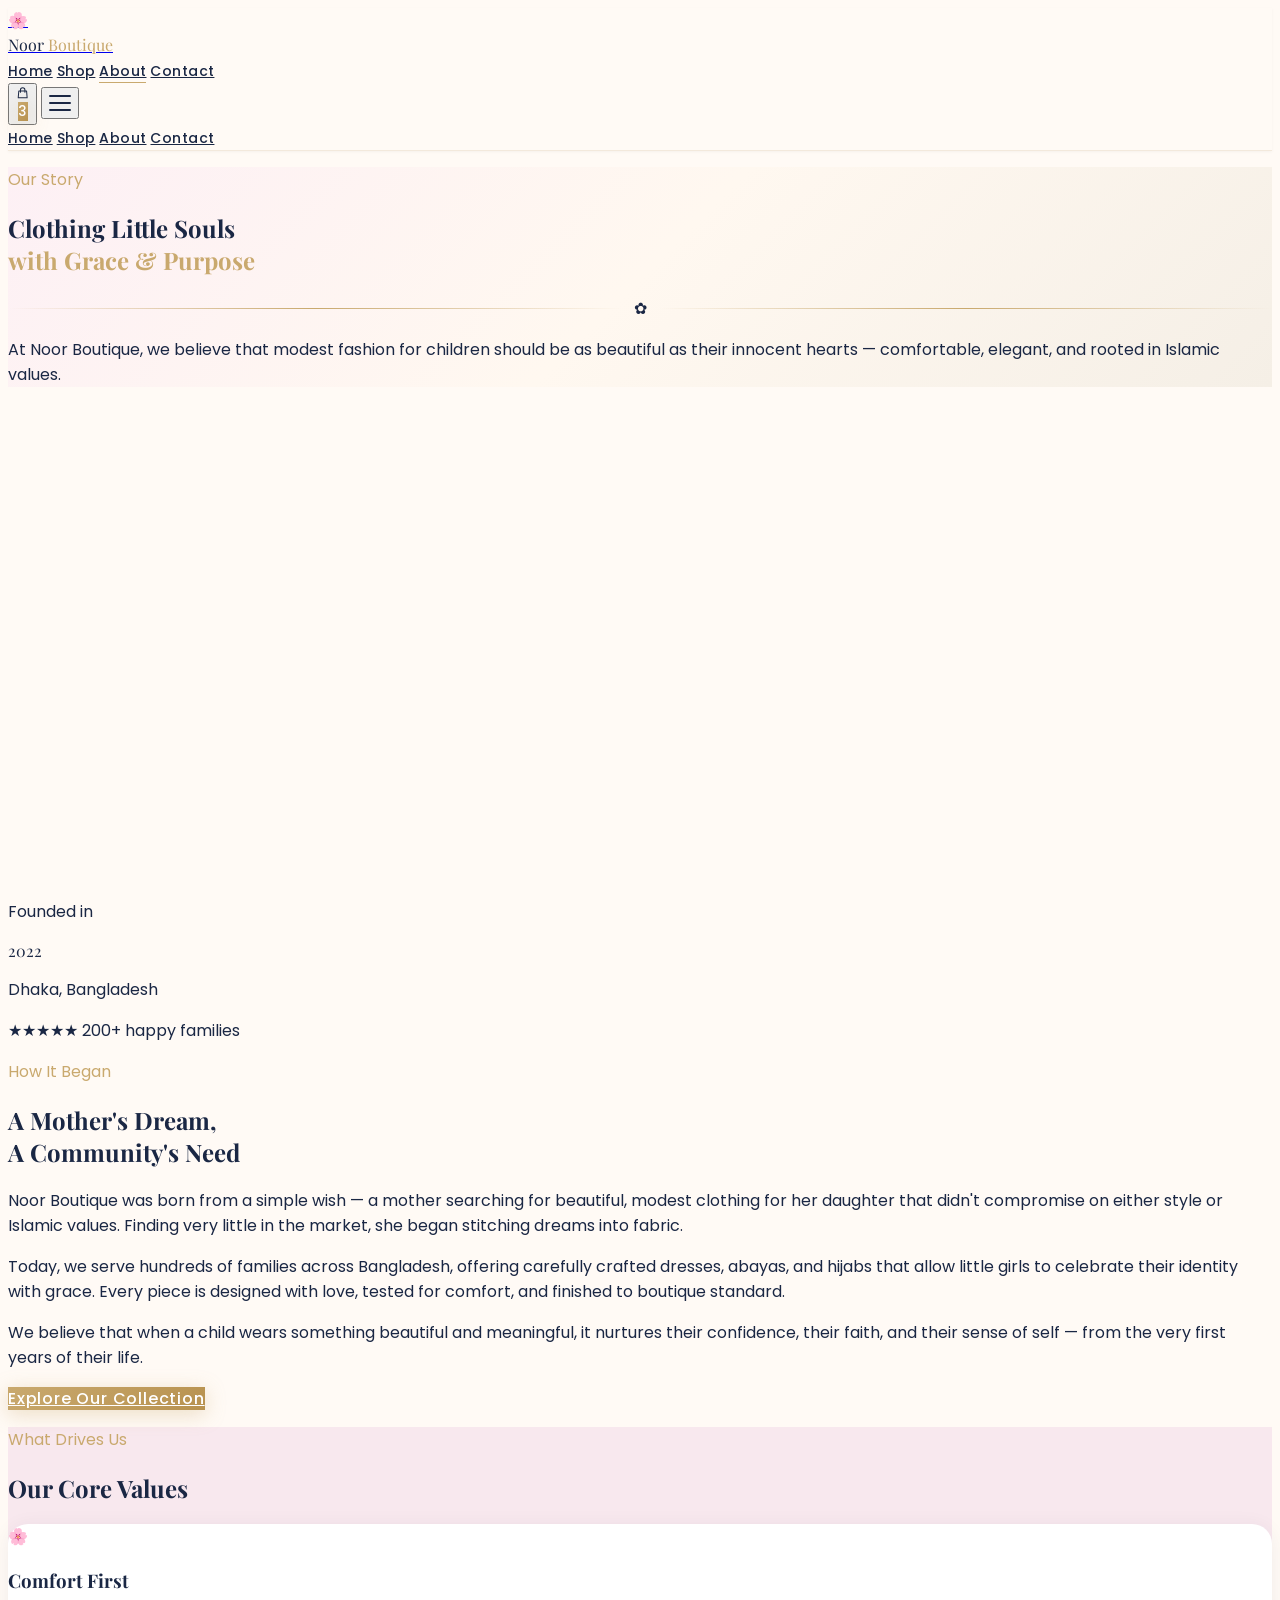
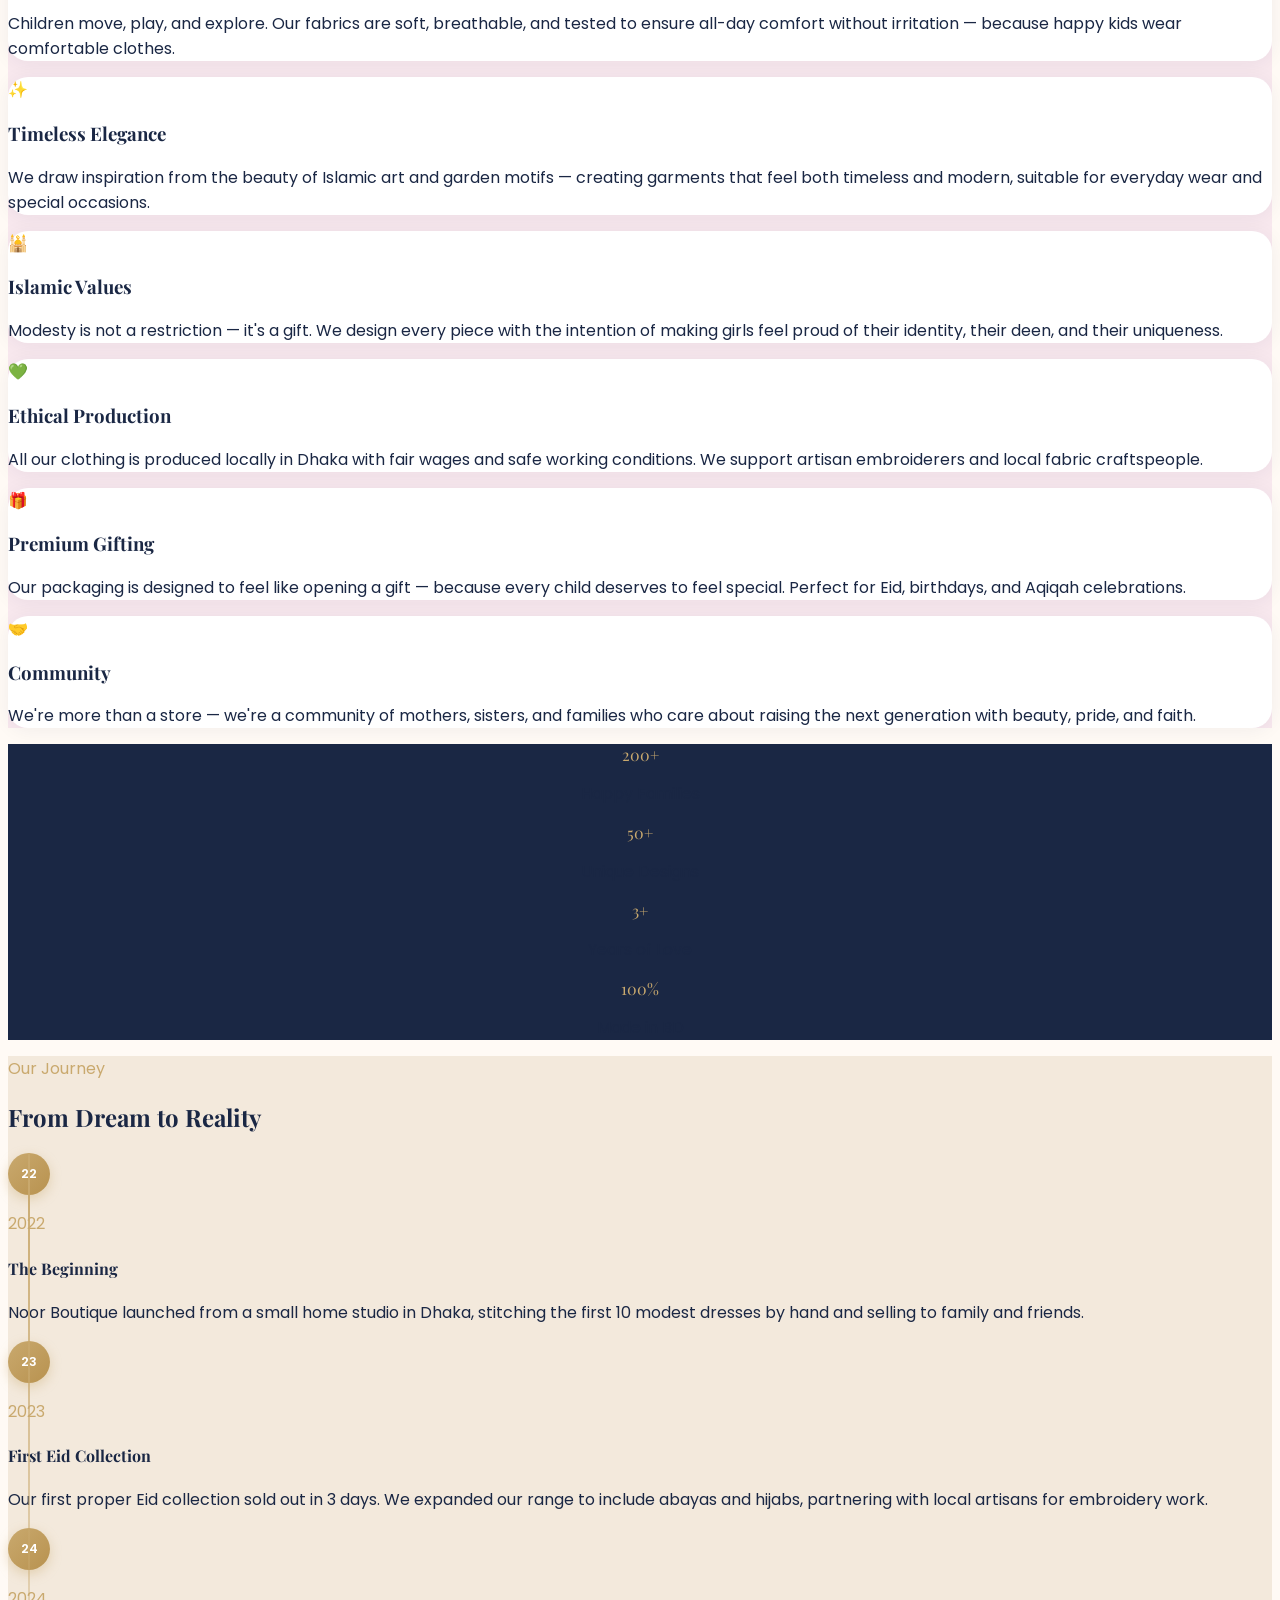
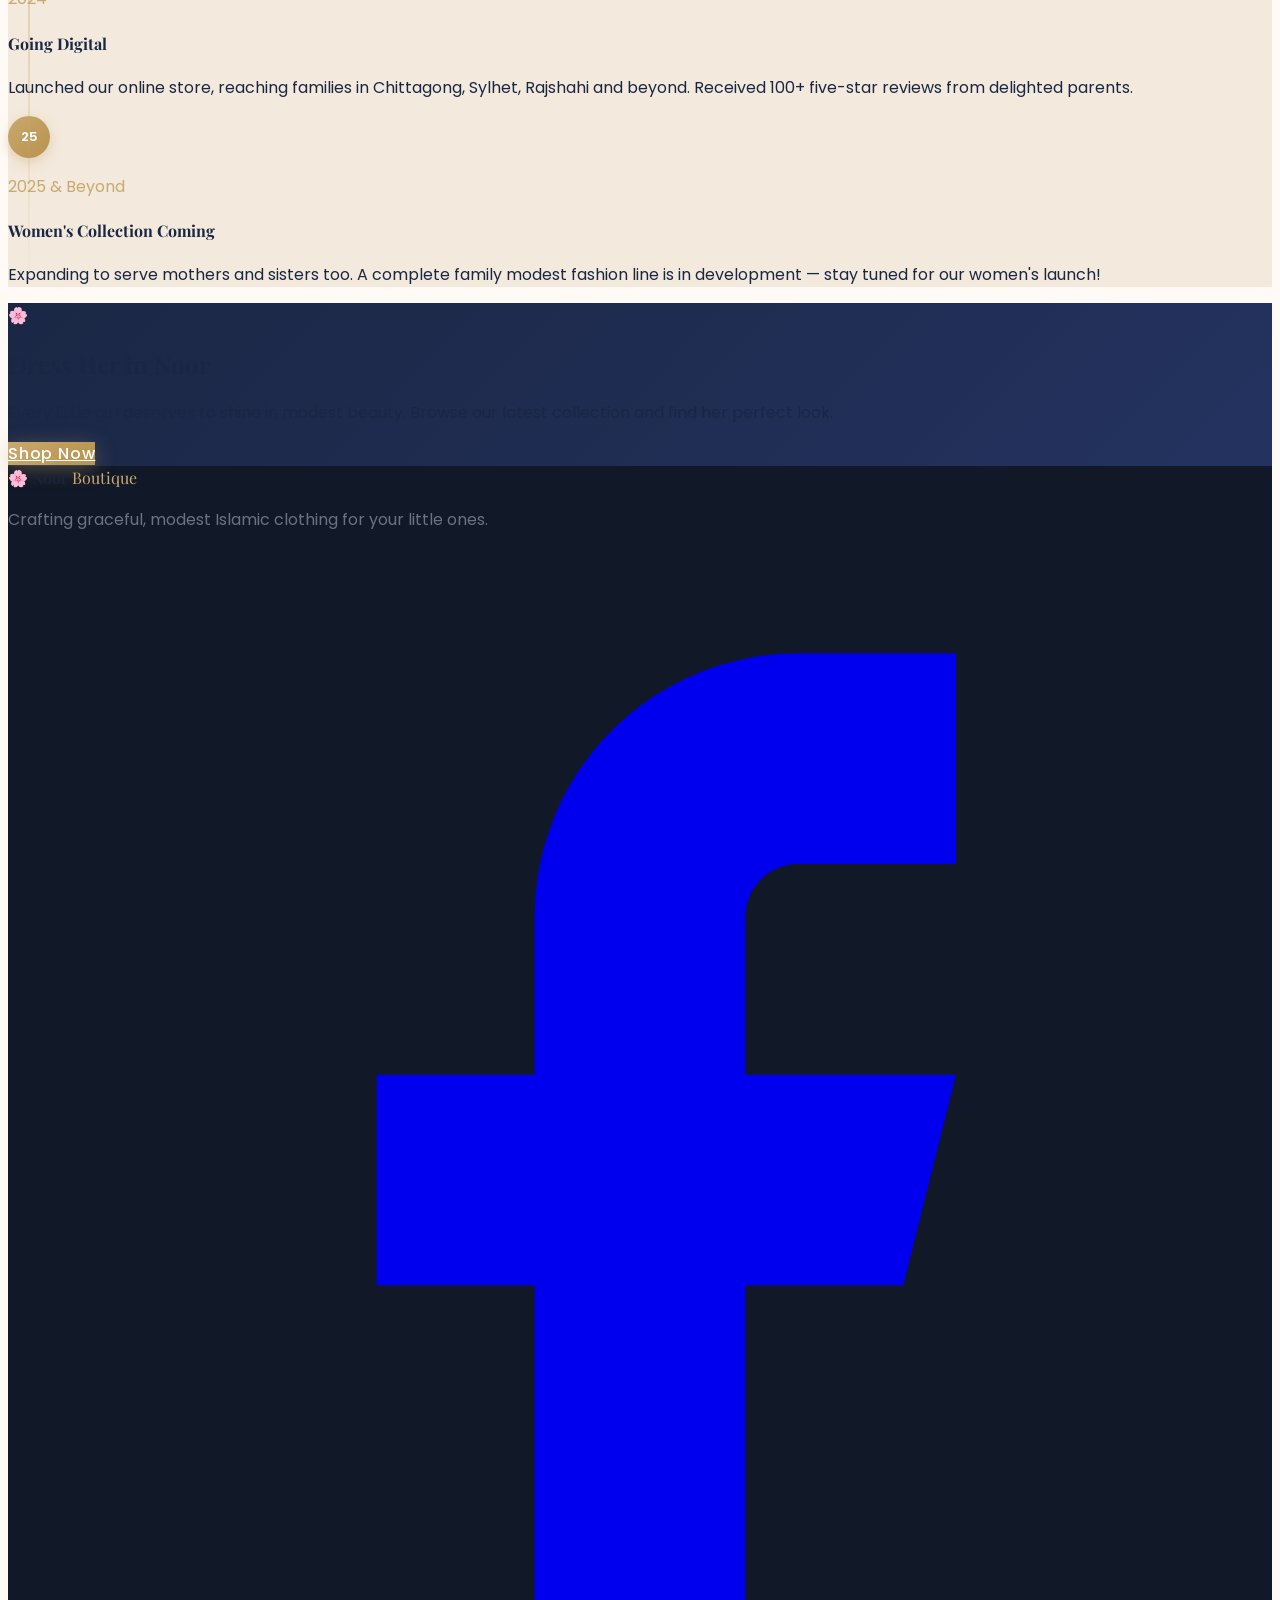
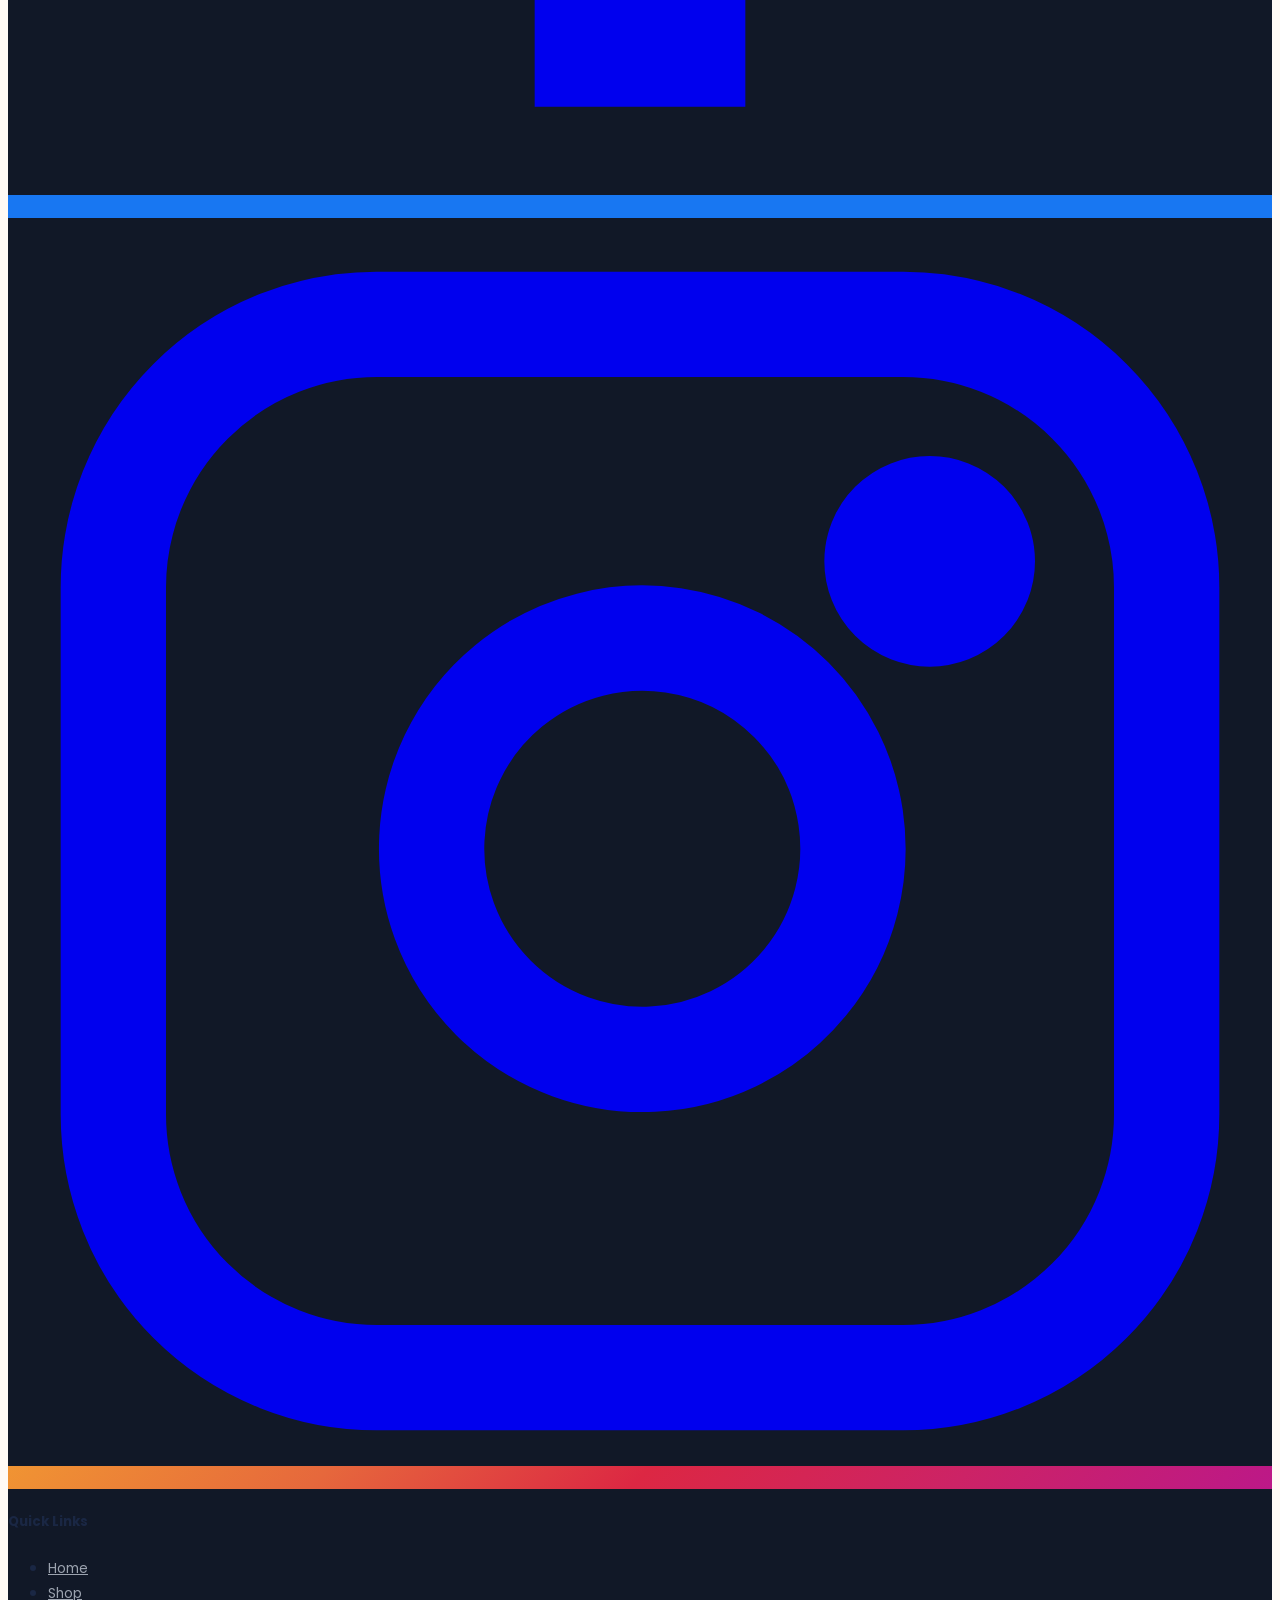
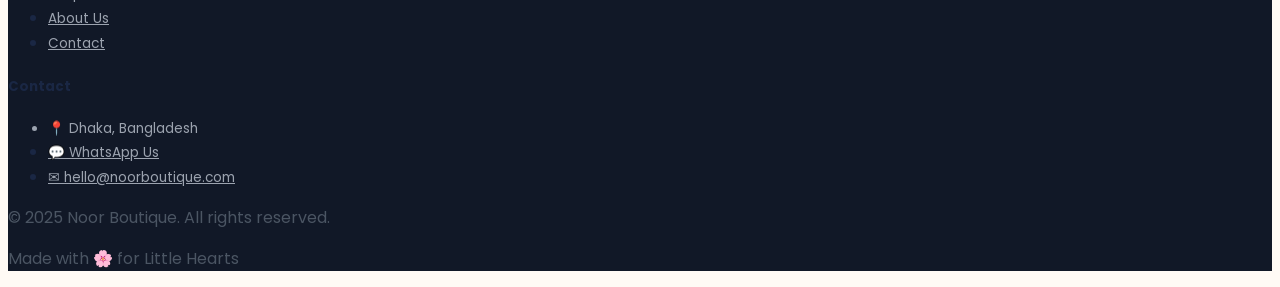
==== about.html @ 9957c04b "first commit" ====
<!DOCTYPE html>
<html lang="en">
<head>
  <meta charset="UTF-8"/>
  <meta name="viewport" content="width=device-width, initial-scale=1.0"/>
  <title>About Us — Noor Boutique</title>
  <script src="https://cdn.tailwindcss.com"></script>
  <link href="https://fonts.googleapis.com/css2?family=Playfair+Display:ital,wght@0,400;0,600;0,700;1,400&family=Poppins:wght@300;400;500;600&display=swap" rel="stylesheet"/>
  <style>
    :root { --pink:#f8e8ee; --cream:#fffaf5; --beige:#f3e9dc; --navy:#1a2744; --gold:#c9a96e; --gold-light:#f0d9a8; }
    * { scroll-behavior:smooth; }
    body { font-family:'Poppins',sans-serif; background-color:var(--cream); color:var(--navy); }
    h1,h2,h3,.serif { font-family:'Playfair Display',serif; }
    .navbar { background:rgba(255,250,245,0.95); backdrop-filter:blur(12px); border-bottom:1px solid #f3e9dc; }
    .nav-link { position:relative; color:var(--navy); font-size:0.875rem; font-weight:500; letter-spacing:0.03em; transition:color 0.3s; }
    .nav-link::after { content:''; position:absolute; bottom:-2px; left:0; width:0; height:1.5px; background:var(--gold); transition:width 0.3s; }
    .nav-link:hover::after,.nav-link.active::after { width:100%; }
    .nav-link:hover { color:#c9a96e; }
    .gold-btn { background:linear-gradient(135deg,#c9a96e,#b8924f); color:white; font-family:'Poppins',sans-serif; font-weight:500; letter-spacing:0.05em; transition:all 0.3s; box-shadow:0 4px 20px rgba(201,169,110,0.35); }
    .gold-btn:hover { transform:translateY(-2px); box-shadow:0 8px 28px rgba(201,169,110,0.45); }
    .outline-btn { border:1.5px solid var(--gold); color:var(--gold); font-family:'Poppins',sans-serif; font-weight:500; letter-spacing:0.05em; transition:all 0.3s; }
    .outline-btn:hover { background:var(--gold); color:white; transform:translateY(-2px); }
    .value-card { background:white; border-radius:1.25rem; box-shadow:0 2px 20px rgba(26,39,68,0.06); transition:all 0.3s; }
    .value-card:hover { transform:translateY(-5px); box-shadow:0 10px 35px rgba(26,39,68,0.12); }
    .ornament { display:flex; align-items:center; gap:12px; }
    .ornament::before,.ornament::after { content:''; flex:1; height:1px; background:linear-gradient(to right,transparent,#c9a96e,transparent); }
    .stat-card { text-align:center; }
    .hamburger span { display:block; width:22px; height:2px; background:var(--navy); margin:5px 0; transition:all 0.3s; border-radius:2px; }
    .hamburger.open span:nth-child(1) { transform:rotate(45deg) translate(5px,5px); }
    .hamburger.open span:nth-child(2) { opacity:0; }
    .hamburger.open span:nth-child(3) { transform:rotate(-45deg) translate(5px,-5px); }
    footer { background:#111827; }
    .footer-link { color:#9ca3af; font-size:0.85rem; transition:color 0.3s; }
    .footer-link:hover { color:var(--gold); }
    img[loading="lazy"] { opacity:0; transition:opacity 0.5s; }
    img.loaded { opacity:1; }
    @keyframes fadeUp { from { opacity:0; transform:translateY(24px); } to { opacity:1; transform:translateY(0); } }
    .fade-up { animation:fadeUp 0.7s ease forwards; }
    .about-hero { background:linear-gradient(135deg,#fdf0f5 0%,#fff8f0 50%,#f5efe6 100%); }
    .timeline-line { position:relative; }
    .timeline-line::before { content:''; position:absolute; left:20px; top:0; bottom:0; width:2px; background:linear-gradient(to bottom,var(--gold),transparent); }
    .timeline-dot { width:42px; height:42px; border-radius:50%; background:linear-gradient(135deg,#c9a96e,#b8924f); display:flex; align-items:center; justify-content:center; color:white; font-size:0.8rem; font-weight:600; flex-shrink:0; box-shadow:0 4px 12px rgba(201,169,110,0.4); }
  </style>
</head>
<body>

<!-- NAVBAR -->
<nav class="navbar fixed top-0 left-0 right-0 z-50 shadow-sm">
  <div class="max-w-7xl mx-auto px-5 flex items-center justify-between h-16">
    <a href="index.html" class="flex items-center gap-2">
      <span class="text-2xl">🌸</span>
      <div><span class="serif font-bold text-xl" style="color:var(--navy)">Noor</span><span class="serif font-bold text-xl" style="color:var(--gold)"> Boutique</span></div>
    </a>
    <div class="hidden md:flex items-center gap-8">
      <a href="index.html" class="nav-link">Home</a>
      <a href="shop.html" class="nav-link">Shop</a>
      <a href="about.html" class="nav-link active">About</a>
      <a href="contact.html" class="nav-link">Contact</a>
    </div>
    <div class="flex items-center gap-4">
      <button class="relative p-2 rounded-full hover:bg-pink-50 transition">
        <svg class="w-5 h-5" fill="none" stroke="var(--navy)" stroke-width="1.8" viewBox="0 0 24 24"><path stroke-linecap="round" stroke-linejoin="round" d="M16 11V7a4 4 0 00-8 0v4M5 9h14l1 12H4L5 9z"/></svg>
        <span class="absolute top-0 right-0 w-4 h-4 rounded-full text-white text-xs flex items-center justify-center gold-btn">3</span>
      </button>
      <button class="hamburger md:hidden p-1" id="menuBtn" onclick="toggleMenu()"><span></span><span></span><span></span></button>
    </div>
  </div>
  <div id="mobileMenu" class="hidden md:hidden px-5 pb-4 flex flex-col gap-3 border-t" style="border-color:#f3e9dc;background:rgba(255,250,245,0.98)">
    <a href="index.html" class="nav-link py-2">Home</a>
    <a href="shop.html" class="nav-link py-2">Shop</a>
    <a href="about.html" class="nav-link py-2">About</a>
    <a href="contact.html" class="nav-link py-2">Contact</a>
  </div>
</nav>

<!-- ABOUT HERO -->
<section class="about-hero pt-28 pb-16 px-5">
  <div class="max-w-3xl mx-auto text-center fade-up">
    <p class="text-xs tracking-widest uppercase font-semibold mb-3" style="color:var(--gold)">Our Story</p>
    <h1 class="text-4xl md:text-5xl font-bold mb-5 leading-tight" style="color:var(--navy)">
      Clothing Little Souls<br/>
      <span class="italic" style="color:var(--gold)">with Grace & Purpose</span>
    </h1>
    <div class="ornament max-w-xs mx-auto mb-6"><span class="text-xl">✿</span></div>
    <p class="text-gray-500 text-base leading-relaxed font-light max-w-xl mx-auto">
      At Noor Boutique, we believe that modest fashion for children should be as beautiful as their innocent hearts — comfortable, elegant, and rooted in Islamic values.
    </p>
  </div>
</section>

<!-- STORY SECTION -->
<section class="py-20 px-5" style="background:var(--cream)">
  <div class="max-w-7xl mx-auto">
    <div class="grid md:grid-cols-2 gap-16 items-center">
      <!-- Image -->
      <div class="relative">
        <div class="rounded-3xl overflow-hidden shadow-2xl" style="height:480px">
          <img src="https://images.unsplash.com/photo-1519238263530-99bdd11df2ea?w=700&q=80" alt="Our Story" class="w-full h-full object-cover" loading="lazy" onload="this.classList.add('loaded')"/>
        </div>
        <!-- Floating card -->
        <div class="absolute -bottom-6 -right-6 bg-white rounded-2xl shadow-xl p-5 max-w-xs">
          <p class="text-xs text-gray-400 mb-1">Founded in</p>
          <p class="text-2xl font-bold serif" style="color:var(--navy)">2022</p>
          <p class="text-xs text-gray-500">Dhaka, Bangladesh</p>
          <div class="mt-2 flex">
            <span class="text-yellow-400 text-sm">★★★★★</span>
            <span class="text-xs text-gray-400 ml-1">200+ happy families</span>
          </div>
        </div>
        <div class="absolute -top-6 -left-6 w-24 h-24 rounded-full" style="background:var(--pink); z-index:-1"></div>
      </div>

      <!-- Text -->
      <div>
        <p class="text-xs tracking-widest uppercase font-semibold mb-3" style="color:var(--gold)">How It Began</p>
        <h2 class="text-4xl font-bold mb-6 leading-snug serif" style="color:var(--navy)">A Mother's Dream,<br/>A Community's Need</h2>
        <p class="text-gray-600 leading-relaxed mb-5 font-light">
          Noor Boutique was born from a simple wish — a mother searching for beautiful, modest clothing for her daughter that didn't compromise on either style or Islamic values. Finding very little in the market, she began stitching dreams into fabric.
        </p>
        <p class="text-gray-600 leading-relaxed mb-5 font-light">
          Today, we serve hundreds of families across Bangladesh, offering carefully crafted dresses, abayas, and hijabs that allow little girls to celebrate their identity with grace. Every piece is designed with love, tested for comfort, and finished to boutique standard.
        </p>
        <p class="text-gray-600 leading-relaxed mb-8 font-light">
          We believe that when a child wears something beautiful and meaningful, it nurtures their confidence, their faith, and their sense of self — from the very first years of their life.
        </p>
        <a href="shop.html" class="gold-btn inline-block px-8 py-3.5 rounded-full text-sm">Explore Our Collection</a>
      </div>
    </div>
  </div>
</section>

<!-- VALUES -->
<section class="py-20 px-5" style="background:var(--pink)">
  <div class="max-w-7xl mx-auto">
    <div class="text-center mb-12">
      <p class="text-xs tracking-widest uppercase font-semibold mb-2" style="color:var(--gold)">What Drives Us</p>
      <h2 class="text-4xl font-bold serif" style="color:var(--navy)">Our Core Values</h2>
    </div>
    <div class="grid md:grid-cols-3 gap-6">
      <div class="value-card p-8 text-center">
        <div class="text-5xl mb-4">🌸</div>
        <h3 class="text-xl font-bold serif mb-3" style="color:var(--navy)">Comfort First</h3>
        <p class="text-gray-500 text-sm leading-relaxed">Children move, play, and explore. Our fabrics are soft, breathable, and tested to ensure all-day comfort without irritation — because happy kids wear comfortable clothes.</p>
      </div>
      <div class="value-card p-8 text-center">
        <div class="text-5xl mb-4">✨</div>
        <h3 class="text-xl font-bold serif mb-3" style="color:var(--navy)">Timeless Elegance</h3>
        <p class="text-gray-500 text-sm leading-relaxed">We draw inspiration from the beauty of Islamic art and garden motifs — creating garments that feel both timeless and modern, suitable for everyday wear and special occasions.</p>
      </div>
      <div class="value-card p-8 text-center">
        <div class="text-5xl mb-4">🕌</div>
        <h3 class="text-xl font-bold serif mb-3" style="color:var(--navy)">Islamic Values</h3>
        <p class="text-gray-500 text-sm leading-relaxed">Modesty is not a restriction — it's a gift. We design every piece with the intention of making girls feel proud of their identity, their deen, and their uniqueness.</p>
      </div>
      <div class="value-card p-8 text-center">
        <div class="text-5xl mb-4">💚</div>
        <h3 class="text-xl font-bold serif mb-3" style="color:var(--navy)">Ethical Production</h3>
        <p class="text-gray-500 text-sm leading-relaxed">All our clothing is produced locally in Dhaka with fair wages and safe working conditions. We support artisan embroiderers and local fabric craftspeople.</p>
      </div>
      <div class="value-card p-8 text-center">
        <div class="text-5xl mb-4">🎁</div>
        <h3 class="text-xl font-bold serif mb-3" style="color:var(--navy)">Premium Gifting</h3>
        <p class="text-gray-500 text-sm leading-relaxed">Our packaging is designed to feel like opening a gift — because every child deserves to feel special. Perfect for Eid, birthdays, and Aqiqah celebrations.</p>
      </div>
      <div class="value-card p-8 text-center">
        <div class="text-5xl mb-4">🤝</div>
        <h3 class="text-xl font-bold serif mb-3" style="color:var(--navy)">Community</h3>
        <p class="text-gray-500 text-sm leading-relaxed">We're more than a store — we're a community of mothers, sisters, and families who care about raising the next generation with beauty, pride, and faith.</p>
      </div>
    </div>
  </div>
</section>

<!-- STATS -->
<section class="py-16 px-5" style="background:var(--navy)">
  <div class="max-w-4xl mx-auto">
    <div class="grid grid-cols-2 md:grid-cols-4 gap-8">
      <div class="stat-card">
        <p class="text-4xl font-bold serif mb-1" style="color:var(--gold)">200+</p>
        <p class="text-white/60 text-sm">Happy Families</p>
      </div>
      <div class="stat-card">
        <p class="text-4xl font-bold serif mb-1" style="color:var(--gold)">50+</p>
        <p class="text-white/60 text-sm">Unique Designs</p>
      </div>
      <div class="stat-card">
        <p class="text-4xl font-bold serif mb-1" style="color:var(--gold)">3+</p>
        <p class="text-white/60 text-sm">Years of Love</p>
      </div>
      <div class="stat-card">
        <p class="text-4xl font-bold serif mb-1" style="color:var(--gold)">100%</p>
        <p class="text-white/60 text-sm">Made in BD</p>
      </div>
    </div>
  </div>
</section>

<!-- OUR JOURNEY (TIMELINE) -->
<section class="py-20 px-5" style="background:var(--beige)">
  <div class="max-w-3xl mx-auto">
    <div class="text-center mb-12">
      <p class="text-xs tracking-widest uppercase font-semibold mb-2" style="color:var(--gold)">Our Journey</p>
      <h2 class="text-4xl font-bold serif" style="color:var(--navy)">From Dream to Reality</h2>
    </div>
    <div class="timeline-line space-y-8 pl-2">

      <div class="flex gap-5 items-start">
        <div class="timeline-dot">22</div>
        <div class="bg-white rounded-2xl p-5 shadow-sm flex-1">
          <p class="text-xs font-semibold mb-1" style="color:var(--gold)">2022</p>
          <h4 class="font-bold mb-1 serif" style="color:var(--navy)">The Beginning</h4>
          <p class="text-gray-500 text-sm font-light">Noor Boutique launched from a small home studio in Dhaka, stitching the first 10 modest dresses by hand and selling to family and friends.</p>
        </div>
      </div>

      <div class="flex gap-5 items-start">
        <div class="timeline-dot">23</div>
        <div class="bg-white rounded-2xl p-5 shadow-sm flex-1">
          <p class="text-xs font-semibold mb-1" style="color:var(--gold)">2023</p>
          <h4 class="font-bold mb-1 serif" style="color:var(--navy)">First Eid Collection</h4>
          <p class="text-gray-500 text-sm font-light">Our first proper Eid collection sold out in 3 days. We expanded our range to include abayas and hijabs, partnering with local artisans for embroidery work.</p>
        </div>
      </div>

      <div class="flex gap-5 items-start">
        <div class="timeline-dot">24</div>
        <div class="bg-white rounded-2xl p-5 shadow-sm flex-1">
          <p class="text-xs font-semibold mb-1" style="color:var(--gold)">2024</p>
          <h4 class="font-bold mb-1 serif" style="color:var(--navy)">Going Digital</h4>
          <p class="text-gray-500 text-sm font-light">Launched our online store, reaching families in Chittagong, Sylhet, Rajshahi and beyond. Received 100+ five-star reviews from delighted parents.</p>
        </div>
      </div>

      <div class="flex gap-5 items-start">
        <div class="timeline-dot">25</div>
        <div class="bg-white rounded-2xl p-5 shadow-sm flex-1">
          <p class="text-xs font-semibold mb-1" style="color:var(--gold)">2025 & Beyond</p>
          <h4 class="font-bold mb-1 serif" style="color:var(--navy)">Women's Collection Coming</h4>
          <p class="text-gray-500 text-sm font-light">Expanding to serve mothers and sisters too. A complete family modest fashion line is in development — stay tuned for our women's launch!</p>
        </div>
      </div>

    </div>
  </div>
</section>

<!-- CTA -->
<section class="py-20 px-5" style="background:linear-gradient(135deg,#1a2744 0%,#243260 100%)">
  <div class="max-w-2xl mx-auto text-center">
    <span class="text-4xl">🌸</span>
    <h2 class="text-3xl font-bold text-white mt-4 mb-3 serif">Dress Her in Noor</h2>
    <p class="text-white/60 mb-8 font-light">Every little girl deserves to shine in modest beauty. Browse our latest collection and find her perfect look.</p>
    <a href="shop.html" class="gold-btn inline-block px-10 py-4 rounded-full text-sm">Shop Now</a>
  </div>
</section>

<!-- FOOTER -->
<footer class="py-14 px-5">
  <div class="max-w-7xl mx-auto">
    <div class="grid md:grid-cols-4 gap-10 mb-10">
      <div class="md:col-span-2">
        <div class="flex items-center gap-2 mb-4">
          <span class="text-2xl">🌸</span>
          <span class="serif font-bold text-xl text-white">Noor <span style="color:var(--gold)">Boutique</span></span>
        </div>
        <p class="text-sm leading-relaxed mb-5" style="color:#6b7280">Crafting graceful, modest Islamic clothing for your little ones.</p>
        <div class="flex gap-4">
          <a href="#" class="w-9 h-9 rounded-full flex items-center justify-center" style="background:#1877f2">
            <svg class="w-4 h-4 text-white" fill="currentColor" viewBox="0 0 24 24"><path d="M18 2h-3a5 5 0 00-5 5v3H7v4h3v8h4v-8h3l1-4h-4V7a1 1 0 011-1h3z"/></svg>
          </a>
          <a href="#" class="w-9 h-9 rounded-full flex items-center justify-center" style="background:linear-gradient(135deg,#f09433,#e6683c,#dc2743,#cc2366,#bc1888)">
            <svg class="w-4 h-4 text-white" fill="none" stroke="currentColor" stroke-width="2" viewBox="0 0 24 24"><rect x="2" y="2" width="20" height="20" rx="5"/><path d="M16 11.37A4 4 0 1112.63 8 4 4 0 0116 11.37z"/><circle cx="17.5" cy="6.5" r="1" fill="currentColor"/></svg>
          </a>
        </div>
      </div>
      <div>
        <h5 class="text-white font-semibold mb-4 text-sm uppercase tracking-wider">Quick Links</h5>
        <ul class="space-y-2">
          <li><a href="index.html" class="footer-link">Home</a></li>
          <li><a href="shop.html" class="footer-link">Shop</a></li>
          <li><a href="about.html" class="footer-link">About Us</a></li>
          <li><a href="contact.html" class="footer-link">Contact</a></li>
        </ul>
      </div>
      <div>
        <h5 class="text-white font-semibold mb-4 text-sm uppercase tracking-wider">Contact</h5>
        <ul class="space-y-2">
          <li class="footer-link">📍 Dhaka, Bangladesh</li>
          <li><a href="#" class="footer-link">💬 WhatsApp Us</a></li>
          <li><a href="mailto:hello@noorboutique.com" class="footer-link">✉ hello@noorboutique.com</a></li>
        </ul>
      </div>
    </div>
    <div class="border-t pt-6 flex flex-col md:flex-row items-center justify-between gap-3" style="border-color:#1f2937">
      <p class="text-xs" style="color:#4b5563">© 2025 Noor Boutique. All rights reserved.</p>
      <p class="text-xs" style="color:#4b5563">Made with 🌸 for Little Hearts</p>
    </div>
  </div>
</footer>

<script>
  function toggleMenu() {
    document.getElementById('mobileMenu').classList.toggle('hidden');
    document.getElementById('menuBtn').classList.toggle('open');
  }
  window.addEventListener('scroll', () => {
    document.querySelector('nav').style.boxShadow = window.scrollY > 10 ? '0 4px 20px rgba(0,0,0,0.08)' : '0 1px 3px rgba(0,0,0,0.04)';
  });
</script>
</body>
</html>
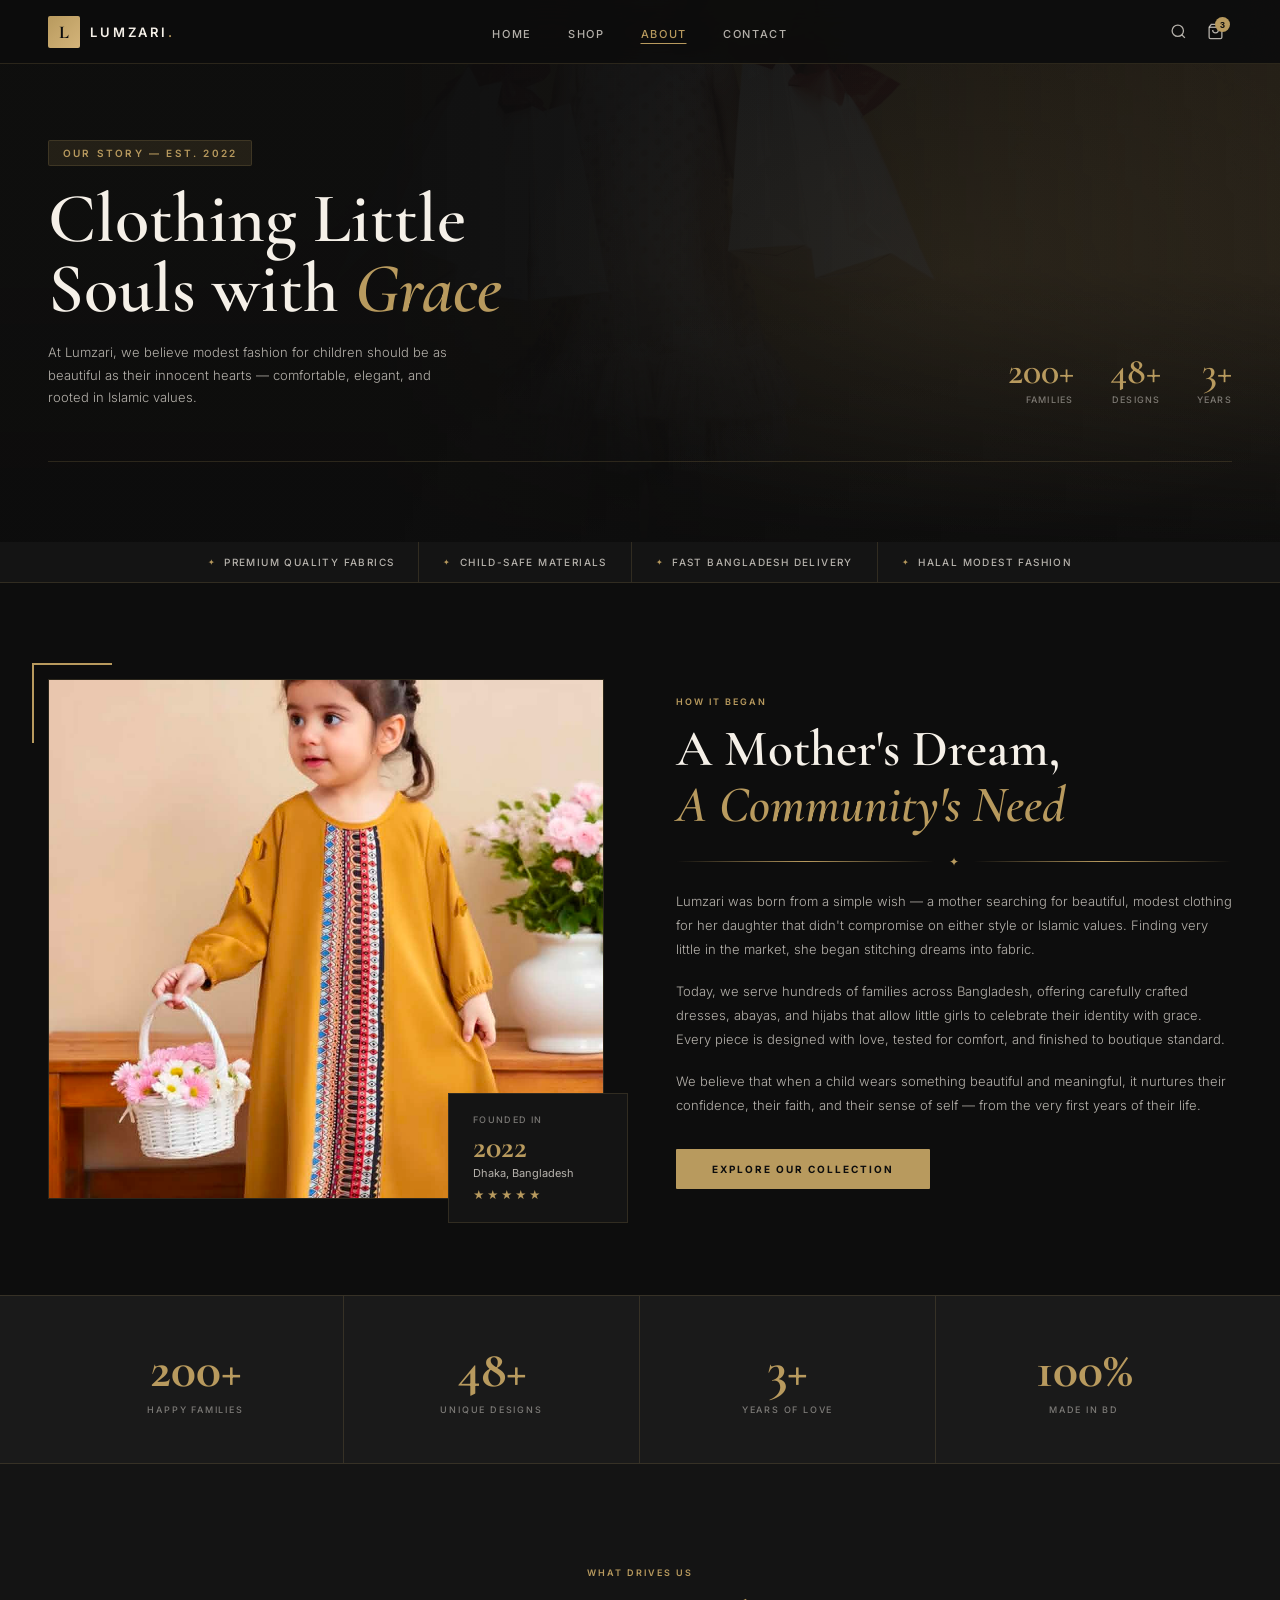
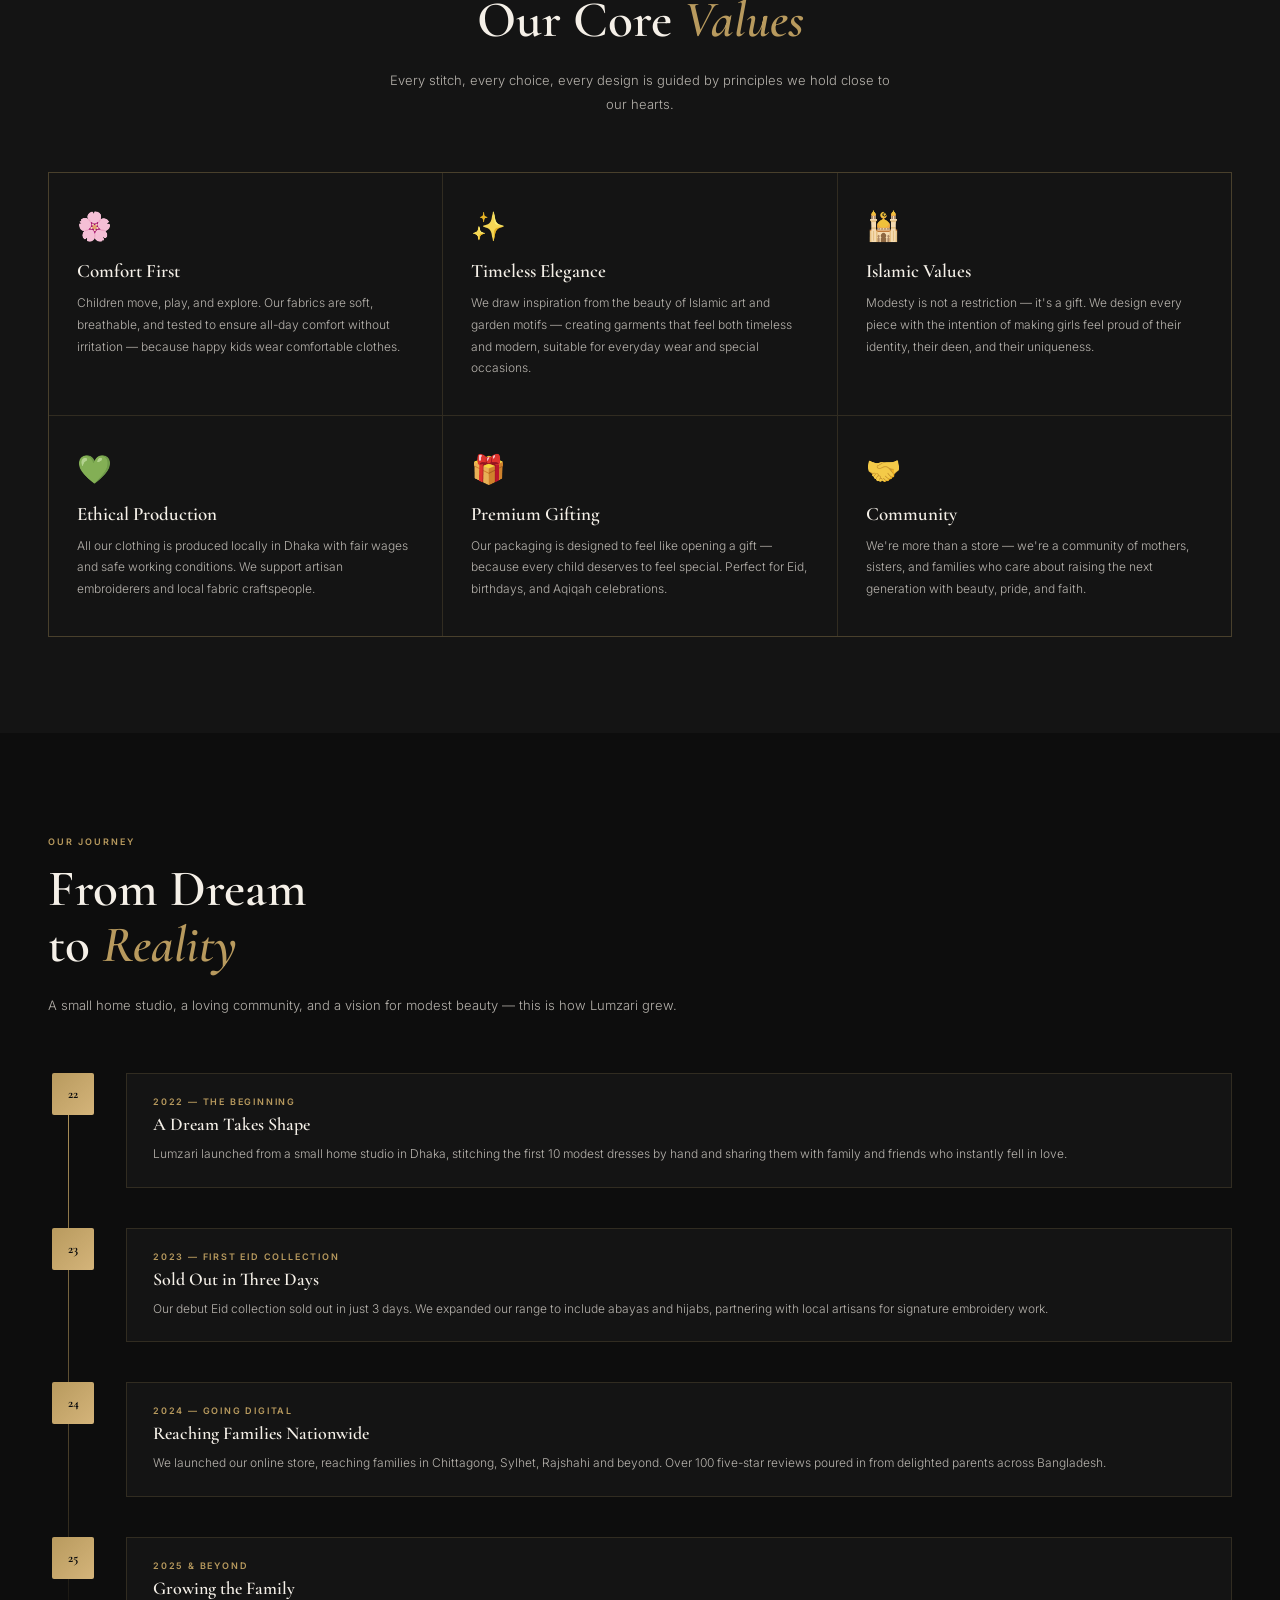
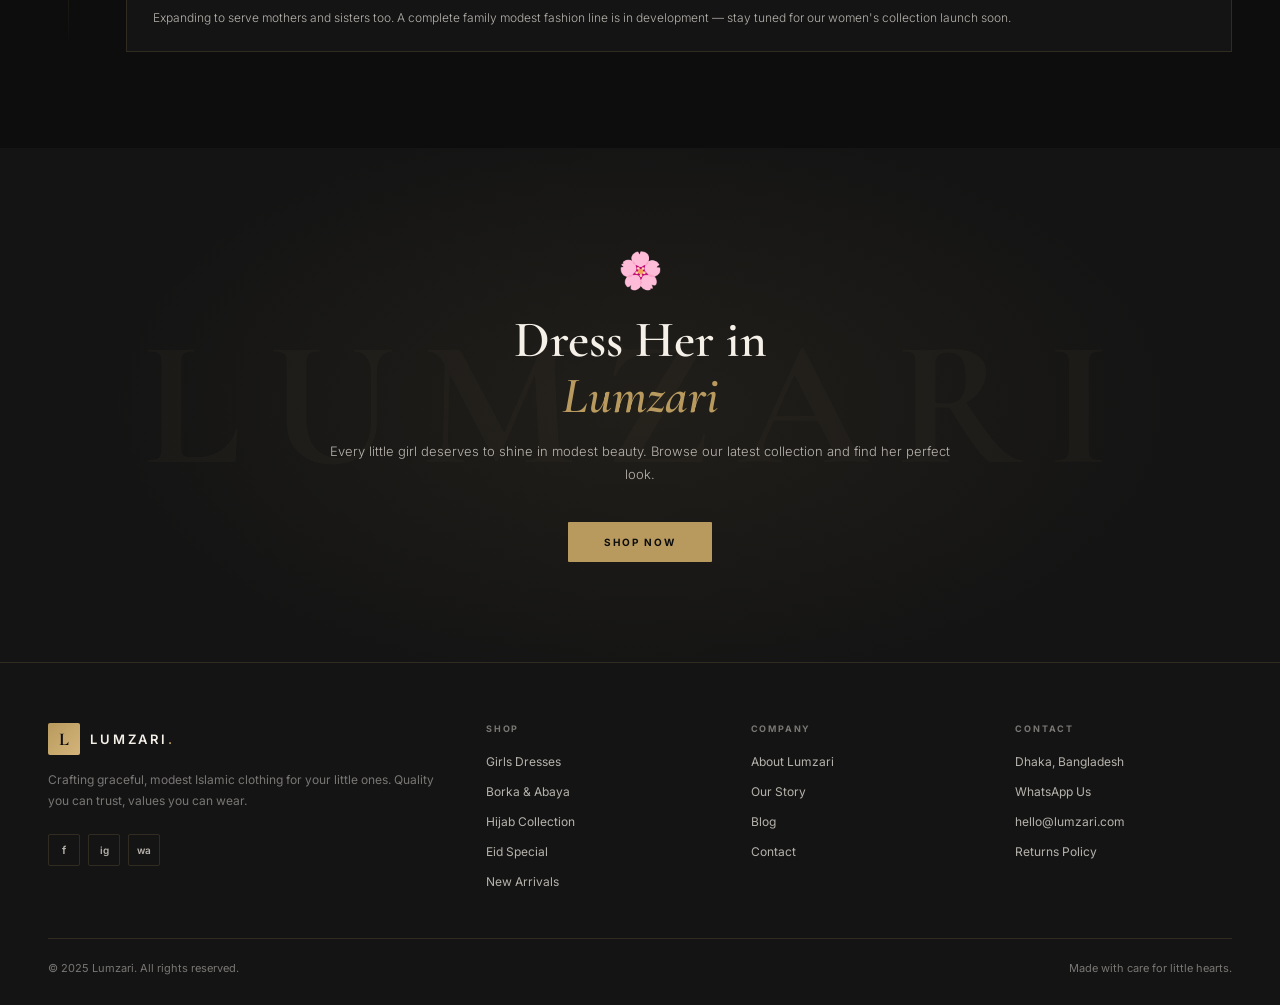
==== commit ec7fb4f2: "update about and contact page" ====
--- a/about.html
+++ b/about.html
@@ -1,311 +1,799 @@
 <!DOCTYPE html>
 <html lang="en">
 <head>
-  <meta charset="UTF-8"/>
-  <meta name="viewport" content="width=device-width, initial-scale=1.0"/>
-  <title>About Us — Noor Boutique</title>
-  <script src="https://cdn.tailwindcss.com"></script>
-  <link href="https://fonts.googleapis.com/css2?family=Playfair+Display:ital,wght@0,400;0,600;0,700;1,400&family=Poppins:wght@300;400;500;600&display=swap" rel="stylesheet"/>
-  <style>
-    :root { --pink:#f8e8ee; --cream:#fffaf5; --beige:#f3e9dc; --navy:#1a2744; --gold:#c9a96e; --gold-light:#f0d9a8; }
-    * { scroll-behavior:smooth; }
-    body { font-family:'Poppins',sans-serif; background-color:var(--cream); color:var(--navy); }
-    h1,h2,h3,.serif { font-family:'Playfair Display',serif; }
-    .navbar { background:rgba(255,250,245,0.95); backdrop-filter:blur(12px); border-bottom:1px solid #f3e9dc; }
-    .nav-link { position:relative; color:var(--navy); font-size:0.875rem; font-weight:500; letter-spacing:0.03em; transition:color 0.3s; }
-    .nav-link::after { content:''; position:absolute; bottom:-2px; left:0; width:0; height:1.5px; background:var(--gold); transition:width 0.3s; }
-    .nav-link:hover::after,.nav-link.active::after { width:100%; }
-    .nav-link:hover { color:#c9a96e; }
-    .gold-btn { background:linear-gradient(135deg,#c9a96e,#b8924f); color:white; font-family:'Poppins',sans-serif; font-weight:500; letter-spacing:0.05em; transition:all 0.3s; box-shadow:0 4px 20px rgba(201,169,110,0.35); }
-    .gold-btn:hover { transform:translateY(-2px); box-shadow:0 8px 28px rgba(201,169,110,0.45); }
-    .outline-btn { border:1.5px solid var(--gold); color:var(--gold); font-family:'Poppins',sans-serif; font-weight:500; letter-spacing:0.05em; transition:all 0.3s; }
-    .outline-btn:hover { background:var(--gold); color:white; transform:translateY(-2px); }
-    .value-card { background:white; border-radius:1.25rem; box-shadow:0 2px 20px rgba(26,39,68,0.06); transition:all 0.3s; }
-    .value-card:hover { transform:translateY(-5px); box-shadow:0 10px 35px rgba(26,39,68,0.12); }
-    .ornament { display:flex; align-items:center; gap:12px; }
-    .ornament::before,.ornament::after { content:''; flex:1; height:1px; background:linear-gradient(to right,transparent,#c9a96e,transparent); }
-    .stat-card { text-align:center; }
-    .hamburger span { display:block; width:22px; height:2px; background:var(--navy); margin:5px 0; transition:all 0.3s; border-radius:2px; }
-    .hamburger.open span:nth-child(1) { transform:rotate(45deg) translate(5px,5px); }
-    .hamburger.open span:nth-child(2) { opacity:0; }
-    .hamburger.open span:nth-child(3) { transform:rotate(-45deg) translate(5px,-5px); }
-    footer { background:#111827; }
-    .footer-link { color:#9ca3af; font-size:0.85rem; transition:color 0.3s; }
-    .footer-link:hover { color:var(--gold); }
-    img[loading="lazy"] { opacity:0; transition:opacity 0.5s; }
-    img.loaded { opacity:1; }
-    @keyframes fadeUp { from { opacity:0; transform:translateY(24px); } to { opacity:1; transform:translateY(0); } }
-    .fade-up { animation:fadeUp 0.7s ease forwards; }
-    .about-hero { background:linear-gradient(135deg,#fdf0f5 0%,#fff8f0 50%,#f5efe6 100%); }
-    .timeline-line { position:relative; }
-    .timeline-line::before { content:''; position:absolute; left:20px; top:0; bottom:0; width:2px; background:linear-gradient(to bottom,var(--gold),transparent); }
-    .timeline-dot { width:42px; height:42px; border-radius:50%; background:linear-gradient(135deg,#c9a96e,#b8924f); display:flex; align-items:center; justify-content:center; color:white; font-size:0.8rem; font-weight:600; flex-shrink:0; box-shadow:0 4px 12px rgba(201,169,110,0.4); }
-  </style>
+<meta charset="UTF-8"/>
+<meta name="viewport" content="width=device-width, initial-scale=1.0"/>
+<title>About — Lumzari</title>
+<link href="https://fonts.googleapis.com/css2?family=Cormorant+Garamond:ital,wght@0,400;0,600;0,700;1,400&family=Inter:wght@300;400;500;600&display=swap" rel="stylesheet"/>
+<style>
+  :root {
+    --ink:  #0d0d0d;
+    --ink2: #141414;
+    --ink3: #1a1a1a;
+    --gold: #b89a5e;
+    --gold-light: #d4b47a;
+    --gold-pale: rgba(184,154,94,.12);
+    --cream: #f5f0e8;
+    --muted: rgba(245,240,232,.45);
+    --body:  rgba(245,240,232,.72);
+    --border: rgba(184,154,94,.18);
+  }
+
+  *, *::before, *::after { box-sizing: border-box; margin: 0; padding: 0; }
+  html { scroll-behavior: smooth; }
+  body {
+    font-family: 'Inter', sans-serif;
+    background: var(--ink);
+    color: var(--cream);
+    -webkit-font-smoothing: antialiased;
+    overflow-x: hidden;
+  }
+
+  ::-webkit-scrollbar { width: 4px; }
+  ::-webkit-scrollbar-track { background: var(--ink); }
+  ::-webkit-scrollbar-thumb { background: var(--gold); border-radius: 2px; }
+
+  /* ══ NAVBAR ══ */
+  nav {
+    position: fixed; top: 0; left: 0; right: 0; z-index: 200;
+    height: 64px;
+    display: flex; align-items: center; justify-content: space-between;
+    padding: 0 48px;
+    background: rgba(13,13,13,.95);
+    backdrop-filter: blur(20px); -webkit-backdrop-filter: blur(20px);
+    border-bottom: 1px solid var(--border);
+    transition: box-shadow .3s;
+  }
+  nav.scrolled { box-shadow: 0 4px 32px rgba(0,0,0,.6); }
+
+  .logo-mark { display: flex; align-items: center; gap: 10px; text-decoration: none; flex-shrink: 0; }
+  .logo-icon {
+    width: 32px; height: 32px;
+    background: linear-gradient(135deg, var(--gold), var(--gold-light));
+    border-radius: 2px;
+    display: flex; align-items: center; justify-content: center;
+    font-family: 'Cormorant Garamond', serif;
+    font-size: 18px; font-weight: 700; color: var(--ink); flex-shrink: 0;
+  }
+  .logo-text { font-size: 13px; font-weight: 600; letter-spacing: 0.22em; color: var(--cream); }
+  .logo-text span { color: var(--gold); }
+
+  .nav-links {
+    display: flex; gap: 36px; list-style: none;
+    position: absolute; left: 50%; transform: translateX(-50%);
+  }
+  .nav-links a {
+    font-size: 11px; font-weight: 500; letter-spacing: 0.15em;
+    text-transform: uppercase; color: var(--body);
+    text-decoration: none; transition: color .25s; position: relative; white-space: nowrap;
+  }
+  .nav-links a::after {
+    content: ''; position: absolute; bottom: -3px; left: 0;
+    width: 0; height: 1px; background: var(--gold); transition: width .3s;
+  }
+  .nav-links a:hover, .nav-links a.active { color: var(--gold); }
+  .nav-links a:hover::after, .nav-links a.active::after { width: 100%; }
+
+  .nav-right { display: flex; align-items: center; gap: 4px; }
+  .nav-icon-btn {
+    background: none; border: none; cursor: pointer;
+    color: var(--body); padding: 8px; border-radius: 2px;
+    transition: color .25s; position: relative; display: flex;
+  }
+  .nav-icon-btn:hover { color: var(--gold); }
+  .cart-count {
+    position: absolute; top: 2px; right: 2px;
+    width: 15px; height: 15px;
+    background: var(--gold); color: var(--ink);
+    font-size: 9px; font-weight: 700; border-radius: 50%;
+    display: flex; align-items: center; justify-content: center;
+  }
+
+  .hamburger {
+    display: none; flex-direction: column; justify-content: center; gap: 5px;
+    background: none; border: none; cursor: pointer; padding: 8px; margin-left: 4px;
+  }
+  .hamburger span {
+    display: block; width: 22px; height: 2px;
+    background: var(--cream); border-radius: 2px; transition: all .3s;
+  }
+  .hamburger.open span:nth-child(1) { transform: rotate(45deg) translate(5px,5px); }
+  .hamburger.open span:nth-child(2) { opacity: 0; transform: scaleX(0); }
+  .hamburger.open span:nth-child(3) { transform: rotate(-45deg) translate(5px,-5px); }
+
+  .mobile-menu {
+    display: none;
+    position: fixed; top: 64px; left: 0; right: 0; z-index: 199;
+    background: rgba(13,13,13,.98); backdrop-filter: blur(24px);
+    border-bottom: 1px solid var(--border);
+    max-height: 0; overflow: hidden;
+    transition: max-height .4s cubic-bezier(.4,0,.2,1), padding .35s;
+    padding: 0 24px;
+  }
+  .mobile-menu.open { max-height: 420px; padding: 18px 24px 28px; }
+  .mobile-menu ul { list-style: none; display: flex; flex-direction: column; gap: 0; }
+  .mobile-menu ul li a {
+    display: block; font-size: 13px; font-weight: 500;
+    letter-spacing: 0.12em; text-transform: uppercase;
+    color: var(--body); text-decoration: none;
+    padding: 13px 8px;
+    border-bottom: 1px solid rgba(184,154,94,.1);
+    transition: color .22s, padding-left .22s;
+  }
+  .mobile-menu ul li a:hover, .mobile-menu ul li a.active { color: var(--gold); padding-left: 14px; }
+  .mobile-menu ul li:last-child a { border-bottom: none; }
+
+  /* ══ ABOUT HERO ══ */
+  .about-hero {
+    position: relative; padding: 140px 48px 80px;
+    overflow: hidden; background: var(--ink2); min-height: 400px;
+  }
+  .about-hero-bg {
+    position: absolute; inset: 0; width: 100%; height: 100%;
+    object-fit: cover; object-position: center 40%;
+    opacity: 0.25; filter: saturate(0.5); z-index: 0;
+  }
+  .about-hero::before {
+    content: ''; position: absolute; inset: 0; z-index: 1; pointer-events: none;
+    background:
+      linear-gradient(to right, rgba(13,13,13,.97) 30%, rgba(13,13,13,.55) 100%),
+      linear-gradient(to top, rgba(13,13,13,.95) 0%, transparent 50%);
+  }
+  .about-hero::after {
+    content: ''; position: absolute; inset: 0; z-index: 1; pointer-events: none;
+    background: radial-gradient(ellipse 50% 70% at 75% 50%, rgba(184,154,94,.07) 0%, transparent 70%);
+  }
+  .about-hero-inner {
+    position: relative; z-index: 2;
+    max-width: 1240px; margin: 0 auto;
+    display: flex; align-items: flex-end; justify-content: space-between; gap: 32px;
+  }
+  .hero-tag {
+    display: inline-block; font-size: 10px; font-weight: 600;
+    letter-spacing: 0.22em; text-transform: uppercase; color: var(--gold);
+    border: 1px solid var(--border); padding: 6px 14px; border-radius: 2px;
+    margin-bottom: 18px; background: var(--gold-pale);
+  }
+  .about-hero-title {
+    font-family: 'Cormorant Garamond', serif;
+    font-size: clamp(42px, 5.5vw, 80px);
+    font-weight: 600; line-height: 1.0; color: var(--cream); margin-bottom: 16px;
+  }
+  .about-hero-title em { font-style: italic; color: var(--gold); }
+  .about-hero-sub { font-size: 13px; font-weight: 300; color: var(--body); line-height: 1.75; max-width: 420px; }
+  .hero-stats { display: flex; gap: 36px; padding-bottom: 4px; flex-shrink: 0; }
+  .stat-item { text-align: right; }
+  .stat-num {
+    font-family: 'Cormorant Garamond', serif;
+    font-size: 38px; font-weight: 600; color: var(--gold); line-height: 1;
+  }
+  .stat-label {
+    font-size: 9px; font-weight: 500; letter-spacing: 0.14em;
+    text-transform: uppercase; color: var(--muted); margin-top: 4px;
+  }
+  .hero-divider {
+    position: relative; z-index: 2;
+    width: 100%; height: 1px; background: var(--border); margin-top: 52px;
+  }
+
+  /* ══ TRUST BAR ══ */
+  .trust-bar {
+    background: var(--ink2); border-bottom: 1px solid var(--border);
+    display: flex; flex-wrap: wrap; justify-content: center;
+  }
+  .trust-item {
+    font-size: 10px; font-weight: 500; letter-spacing: 0.14em; text-transform: uppercase;
+    color: var(--body); padding: 14px 24px;
+    display: flex; align-items: center; gap: 8px;
+    border-right: 1px solid var(--border);
+  }
+  .trust-item:last-child { border-right: none; }
+  .trust-icon { color: var(--gold); font-size: 8px; }
+
+  /* ══ SECTION WRAPPER ══ */
+  .section { padding: 96px 48px; }
+  .section-inner { max-width: 1240px; margin: 0 auto; }
+  .section-alt { background: var(--ink2); }
+
+  .section-tag {
+    display: inline-block; font-size: 9px; font-weight: 600;
+    letter-spacing: 0.22em; text-transform: uppercase; color: var(--gold);
+    margin-bottom: 14px;
+  }
+  .section-title {
+    font-family: 'Cormorant Garamond', serif;
+    font-size: clamp(32px, 4vw, 52px);
+    font-weight: 600; line-height: 1.1; color: var(--cream); margin-bottom: 20px;
+  }
+  .section-title em { font-style: italic; color: var(--gold); }
+  .section-body { font-size: 13px; font-weight: 300; color: var(--body); line-height: 1.85; }
+
+  /* ══ ORNAMENT ══ */
+  .ornament {
+    display: flex; align-items: center; gap: 14px;
+    margin: 20px 0;
+  }
+  .ornament::before, .ornament::after {
+    content: ''; flex: 1; height: 1px;
+    background: linear-gradient(to right, transparent, var(--gold), transparent);
+  }
+  .ornament-symbol { color: var(--gold); font-size: 12px; flex-shrink: 0; }
+
+  /* ══ STORY SECTION ══ */
+  .story-grid {
+    display: grid; grid-template-columns: 1fr 1fr; gap: 72px; align-items: center;
+  }
+  .story-image-wrap {
+    position: relative;
+  }
+  .story-img {
+    width: 100%; height: 520px; object-fit: cover;
+    border: 1px solid var(--border);
+    display: block;
+  }
+  .story-float-card {
+    position: absolute; bottom: -24px; right: -24px;
+    background: var(--ink2); border: 1px solid var(--border);
+    padding: 20px 24px; min-width: 180px;
+  }
+  .story-float-label { font-size: 9px; font-weight: 500; letter-spacing: 0.15em; text-transform: uppercase; color: var(--muted); margin-bottom: 6px; }
+  .story-float-val {
+    font-family: 'Cormorant Garamond', serif;
+    font-size: 32px; font-weight: 700; color: var(--gold); line-height: 1;
+    margin-bottom: 3px;
+  }
+  .story-float-sub { font-size: 11px; color: var(--body); }
+  .story-float-stars { margin-top: 8px; font-size: 11px; color: var(--gold); letter-spacing: 2px; }
+
+  .story-corner-accent {
+    position: absolute; top: -16px; left: -16px;
+    width: 80px; height: 80px;
+    border-top: 2px solid var(--gold); border-left: 2px solid var(--gold);
+    pointer-events: none;
+  }
+
+  .story-text p { margin-bottom: 18px; }
+  .story-text p:last-of-type { margin-bottom: 28px; }
+
+  .btn-gold {
+    display: inline-block; background: var(--gold); color: var(--ink);
+    font-family: 'Inter', sans-serif; font-size: 10px; font-weight: 700;
+    letter-spacing: 0.2em; text-transform: uppercase;
+    padding: 14px 36px; border-radius: 1px; border: none;
+    text-decoration: none; cursor: pointer;
+    transition: background .25s, transform .25s;
+  }
+  .btn-gold:hover { background: var(--gold-light); transform: translateY(-2px); }
+
+  /* ══ VALUES ══ */
+  .values-grid {
+    display: grid; grid-template-columns: repeat(3, 1fr); gap: 1px;
+    border: 1px solid var(--border);
+    background: var(--border);
+    margin-top: 56px;
+  }
+  .value-card {
+    background: var(--ink2); padding: 36px 28px;
+    transition: background .3s;
+  }
+  .value-card:hover { background: var(--ink3); }
+  .value-icon {
+    font-size: 28px; margin-bottom: 16px; display: block;
+    filter: grayscale(0.2);
+  }
+  .value-title {
+    font-family: 'Cormorant Garamond', serif;
+    font-size: 19px; font-weight: 600; color: var(--cream); margin-bottom: 10px;
+  }
+  .value-desc { font-size: 12px; font-weight: 300; color: var(--body); line-height: 1.8; }
+
+  /* ══ STATS BAND ══ */
+  .stats-band {
+    background: var(--ink3);
+    border-top: 1px solid var(--border);
+    border-bottom: 1px solid var(--border);
+    padding: 0 48px;
+  }
+  .stats-row {
+    max-width: 1240px; margin: 0 auto;
+    display: grid; grid-template-columns: repeat(4, 1fr);
+  }
+  .stats-cell {
+    padding: 48px 0; text-align: center;
+    border-right: 1px solid var(--border);
+    transition: background .3s;
+  }
+  .stats-cell:last-child { border-right: none; }
+  .stats-cell:hover { background: var(--gold-pale); }
+  .stats-num {
+    font-family: 'Cormorant Garamond', serif;
+    font-size: 52px; font-weight: 700; color: var(--gold); line-height: 1;
+    display: block;
+  }
+  .stats-label {
+    font-size: 9px; font-weight: 500; letter-spacing: 0.2em;
+    text-transform: uppercase; color: var(--muted); margin-top: 8px;
+    display: block;
+  }
+
+  /* ══ TIMELINE ══ */
+  .timeline { position: relative; margin-top: 56px; }
+  .timeline::before {
+    content: ''; position: absolute; left: 20px; top: 0; bottom: 0;
+    width: 1px; background: linear-gradient(to bottom, var(--gold), transparent);
+  }
+  .timeline-item {
+    display: flex; gap: 32px; align-items: flex-start; margin-bottom: 40px;
+    padding-left: 4px;
+  }
+  .timeline-item:last-child { margin-bottom: 0; }
+  .timeline-dot {
+    width: 42px; height: 42px; flex-shrink: 0;
+    background: linear-gradient(135deg, var(--gold), var(--gold-light));
+    display: flex; align-items: center; justify-content: center;
+    font-family: 'Cormorant Garamond', serif;
+    font-size: 13px; font-weight: 700; color: var(--ink);
+    position: relative; z-index: 2;
+    border-radius: 2px;
+  }
+  .timeline-card {
+    background: var(--ink2); border: 1px solid var(--border);
+    padding: 22px 26px; flex: 1;
+    transition: border-color .3s;
+  }
+  .timeline-card:hover { border-color: rgba(184,154,94,.4); }
+  .timeline-year {
+    font-size: 9px; font-weight: 600; letter-spacing: 0.2em;
+    text-transform: uppercase; color: var(--gold); margin-bottom: 6px;
+  }
+  .timeline-title {
+    font-family: 'Cormorant Garamond', serif;
+    font-size: 18px; font-weight: 600; color: var(--cream); margin-bottom: 8px;
+  }
+  .timeline-desc { font-size: 12px; font-weight: 300; color: var(--body); line-height: 1.8; }
+
+  /* ══ CTA ══ */
+  .cta-section {
+    position: relative; padding: 100px 48px;
+    background: var(--ink2); overflow: hidden; text-align: center;
+  }
+  .cta-section::before {
+    content: ''; position: absolute; inset: 0;
+    background: radial-gradient(ellipse 60% 80% at 50% 50%, rgba(184,154,94,.08) 0%, transparent 70%);
+    pointer-events: none;
+  }
+  .cta-section::after {
+    content: 'LUMZARI'; position: absolute;
+    font-family: 'Cormorant Garamond', serif;
+    font-size: clamp(80px, 15vw, 180px); font-weight: 700;
+    color: rgba(184,154,94,.04); letter-spacing: 0.15em;
+    top: 50%; left: 50%; transform: translate(-50%, -50%);
+    white-space: nowrap; pointer-events: none; z-index: 0;
+  }
+  .cta-inner { position: relative; z-index: 1; max-width: 640px; margin: 0 auto; }
+  .cta-icon { font-size: 36px; display: block; margin-bottom: 20px; }
+  .cta-title {
+    font-family: 'Cormorant Garamond', serif;
+    font-size: clamp(30px, 4vw, 52px); font-weight: 600;
+    color: var(--cream); margin-bottom: 16px; line-height: 1.1;
+  }
+  .cta-title em { color: var(--gold); font-style: italic; }
+  .cta-sub { font-size: 13px; font-weight: 300; color: var(--body); line-height: 1.75; margin-bottom: 36px; }
+
+  /* ══ FOOTER ══ */
+  footer { background: var(--ink2); border-top: 1px solid var(--border); padding: 60px 48px 30px; }
+  .footer-grid {
+    max-width: 1240px; margin: 0 auto;
+    display: grid; grid-template-columns: 1.8fr 1fr 1fr 1fr; gap: 48px;
+    padding-bottom: 48px; border-bottom: 1px solid var(--border);
+  }
+  .footer-tagline { font-size: 12px; color: var(--muted); line-height: 1.8; margin: 14px 0 22px; }
+  .footer-col h5 {
+    font-size: 9px; font-weight: 700; letter-spacing: 0.2em;
+    text-transform: uppercase; color: var(--muted); margin-bottom: 16px;
+  }
+  .footer-col ul { list-style: none; display: flex; flex-direction: column; gap: 10px; }
+  .footer-col ul a { font-size: 12px; color: var(--body); text-decoration: none; transition: color .25s; }
+  .footer-col ul a:hover { color: var(--gold); }
+  .footer-bottom {
+    max-width: 1240px; margin: 0 auto;
+    display: flex; align-items: center; justify-content: space-between;
+    padding-top: 22px; flex-wrap: wrap; gap: 8px;
+  }
+  .footer-copy { font-size: 11px; color: var(--muted); }
+  .social-links { display: flex; gap: 8px; }
+  .social-btn {
+    width: 32px; height: 32px; border: 1px solid var(--border); color: var(--body);
+    display: flex; align-items: center; justify-content: center;
+    text-decoration: none; font-size: 11px; font-weight: 600;
+    border-radius: 2px; transition: all .25s;
+  }
+  .social-btn:hover { border-color: var(--gold); color: var(--gold); background: var(--gold-pale); }
+
+  /* ══ ANIMATIONS ══ */
+  @keyframes fadeUp {
+    from { opacity: 0; transform: translateY(22px); }
+    to   { opacity: 1; transform: translateY(0); }
+  }
+  .fade-up { opacity: 0; }
+  .fade-up.visible { animation: fadeUp .7s ease forwards; }
+  .fade-up-delay-1.visible { animation-delay: .1s; }
+  .fade-up-delay-2.visible { animation-delay: .2s; }
+  .fade-up-delay-3.visible { animation-delay: .3s; }
+  .about-hero-text { animation: fadeUp .7s ease both; }
+  .hero-stats      { animation: fadeUp .7s .15s ease both; }
+
+  /* ══ RESPONSIVE ══ */
+  @media (max-width: 1024px) {
+    nav { padding: 0 32px; }
+    .about-hero { padding: 120px 32px 64px; }
+    .section { padding: 72px 32px; }
+    .stats-band { padding: 0 32px; }
+    .story-grid { gap: 48px; }
+    .cta-section { padding: 80px 32px; }
+    footer { padding: 50px 32px 26px; }
+    .footer-grid { grid-template-columns: 1fr 1fr; gap: 36px; }
+    .values-grid { grid-template-columns: repeat(2, 1fr); }
+  }
+
+  @media (max-width: 768px) {
+    nav { padding: 0 20px; height: 60px; }
+    .nav-links { display: none; }
+    .hamburger { display: flex; }
+    .mobile-menu { display: block; top: 60px; }
+
+    .about-hero { padding: 100px 20px 52px; min-height: unset; }
+    .about-hero-inner { flex-direction: column; align-items: flex-start; gap: 24px; }
+    .about-hero-title { font-size: clamp(34px, 9vw, 52px); }
+    .hero-stats { gap: 24px; }
+    .stat-num { font-size: 30px; }
+    .stat-item { text-align: left; }
+
+    .section { padding: 56px 20px; }
+    .stats-band { padding: 0 20px; }
+    .story-grid { grid-template-columns: 1fr; }
+    .story-img { height: 380px; }
+    .story-float-card { right: 16px; bottom: -20px; }
+    .story-corner-accent { display: none; }
+
+    .stats-row { grid-template-columns: repeat(2, 1fr); }
+    .stats-cell { border-bottom: 1px solid var(--border); }
+    .stats-cell:nth-child(even) { border-right: none; }
+    .stats-cell:nth-last-child(-n+2) { border-bottom: none; }
+
+    .values-grid { grid-template-columns: 1fr; }
+
+    .trust-item { flex: 1 1 45%; border-right: none; border-bottom: 1px solid var(--border); justify-content: center; }
+    .trust-item:nth-last-child(-n+2) { border-bottom: none; }
+
+    .cta-section { padding: 64px 20px; }
+    footer { padding: 44px 20px 24px; }
+    .footer-grid { grid-template-columns: 1fr 1fr; gap: 28px; }
+  }
+
+  @media (max-width: 480px) {
+    nav { padding: 0 16px; }
+    .about-hero { padding: 86px 16px 44px; }
+    .about-hero-title { font-size: clamp(30px, 10vw, 42px); }
+    .section { padding: 44px 16px; }
+    .stats-row { grid-template-columns: repeat(2, 1fr); }
+    .stats-num { font-size: 40px; }
+    footer { padding: 36px 16px 20px; }
+    .footer-grid { grid-template-columns: 1fr; gap: 28px; }
+    .footer-bottom { flex-direction: column; align-items: flex-start; gap: 6px; }
+
+    .trust-item { flex: 1 1 100%; border-bottom: 1px solid var(--border); border-right: none; }
+    .trust-item:last-child { border-bottom: none; }
+  }
+
+  @media (max-width: 360px) {
+    nav { padding: 0 12px; }
+    .logo-text { font-size: 11px; letter-spacing: 0.14em; }
+  }
+</style>
 </head>
 <body>
 
-<!-- NAVBAR -->
-<nav class="navbar fixed top-0 left-0 right-0 z-50 shadow-sm">
-  <div class="max-w-7xl mx-auto px-5 flex items-center justify-between h-16">
-    <a href="index.html" class="flex items-center gap-2">
-      <span class="text-2xl">🌸</span>
-      <div><span class="serif font-bold text-xl" style="color:var(--navy)">Noor</span><span class="serif font-bold text-xl" style="color:var(--gold)"> Boutique</span></div>
-    </a>
-    <div class="hidden md:flex items-center gap-8">
-      <a href="index.html" class="nav-link">Home</a>
-      <a href="shop.html" class="nav-link">Shop</a>
-      <a href="about.html" class="nav-link active">About</a>
-      <a href="contact.html" class="nav-link">Contact</a>
-    </div>
-    <div class="flex items-center gap-4">
-      <button class="relative p-2 rounded-full hover:bg-pink-50 transition">
-        <svg class="w-5 h-5" fill="none" stroke="var(--navy)" stroke-width="1.8" viewBox="0 0 24 24"><path stroke-linecap="round" stroke-linejoin="round" d="M16 11V7a4 4 0 00-8 0v4M5 9h14l1 12H4L5 9z"/></svg>
-        <span class="absolute top-0 right-0 w-4 h-4 rounded-full text-white text-xs flex items-center justify-center gold-btn">3</span>
-      </button>
-      <button class="hamburger md:hidden p-1" id="menuBtn" onclick="toggleMenu()"><span></span><span></span><span></span></button>
-    </div>
-  </div>
-  <div id="mobileMenu" class="hidden md:hidden px-5 pb-4 flex flex-col gap-3 border-t" style="border-color:#f3e9dc;background:rgba(255,250,245,0.98)">
-    <a href="index.html" class="nav-link py-2">Home</a>
-    <a href="shop.html" class="nav-link py-2">Shop</a>
-    <a href="about.html" class="nav-link py-2">About</a>
-    <a href="contact.html" class="nav-link py-2">Contact</a>
+<!-- ══ NAVBAR ══ -->
+<nav id="mainNav">
+  <a href="index.html" class="logo-mark">
+    <div class="logo-icon">L</div>
+    <span class="logo-text">LUMZARI<span>.</span></span>
+  </a>
+
+  <ul class="nav-links">
+    <li><a href="index.html">Home</a></li>
+    <li><a href="shop.html">Shop</a></li>
+    <li><a href="about.html" class="active">About</a></li>
+    <li><a href="contact.html">Contact</a></li>
+  </ul>
+
+  <div class="nav-right">
+    <button class="nav-icon-btn" title="Search">
+      <svg width="17" height="17" fill="none" stroke="currentColor" stroke-width="1.8" viewBox="0 0 24 24"><circle cx="11" cy="11" r="8"/><path d="m21 21-4.35-4.35"/></svg>
+    </button>
+    <button class="nav-icon-btn" title="Cart">
+      <svg width="17" height="17" fill="none" stroke="currentColor" stroke-width="1.8" viewBox="0 0 24 24"><path d="M6 2 3 6v14a2 2 0 002 2h14a2 2 0 002-2V6l-3-4z"/><line x1="3" y1="6" x2="21" y2="6"/><path d="M16 10a4 4 0 01-8 0"/></svg>
+      <span class="cart-count">3</span>
+    </button>
+    <button class="hamburger" id="hamburger" aria-label="Toggle menu" onclick="toggleMenu()">
+      <span></span><span></span><span></span>
+    </button>
   </div>
 </nav>
 
-<!-- ABOUT HERO -->
-<section class="about-hero pt-28 pb-16 px-5">
-  <div class="max-w-3xl mx-auto text-center fade-up">
-    <p class="text-xs tracking-widest uppercase font-semibold mb-3" style="color:var(--gold)">Our Story</p>
-    <h1 class="text-4xl md:text-5xl font-bold mb-5 leading-tight" style="color:var(--navy)">
-      Clothing Little Souls<br/>
-      <span class="italic" style="color:var(--gold)">with Grace & Purpose</span>
-    </h1>
-    <div class="ornament max-w-xs mx-auto mb-6"><span class="text-xl">✿</span></div>
-    <p class="text-gray-500 text-base leading-relaxed font-light max-w-xl mx-auto">
-      At Noor Boutique, we believe that modest fashion for children should be as beautiful as their innocent hearts — comfortable, elegant, and rooted in Islamic values.
-    </p>
-  </div>
+<!-- Mobile drawer -->
+<div class="mobile-menu" id="mobileMenu">
+  <ul>
+    <li><a href="index.html">Home</a></li>
+    <li><a href="shop.html">Shop</a></li>
+    <li><a href="about.html" class="active">About</a></li>
+    <li><a href="contact.html">Contact</a></li>
+  </ul>
+</div>
+
+<!-- ══ ABOUT HERO ══ -->
+<section class="about-hero">
+  <img class="about-hero-bg" src="/src/banner_1.jpg" alt=""/>
+  <div class="about-hero-inner">
+    <div class="about-hero-text">
+      <div class="hero-tag">Our Story — Est. 2022</div>
+      <h1 class="about-hero-title">Clothing Little<br/>Souls with <em>Grace</em></h1>
+      <p class="about-hero-sub">At Lumzari, we believe modest fashion for children should be as beautiful as their innocent hearts — comfortable, elegant, and rooted in Islamic values.</p>
+    </div>
+    <div class="hero-stats">
+      <div class="stat-item"><div class="stat-num">200+</div><div class="stat-label">Families</div></div>
+      <div class="stat-item"><div class="stat-num">48+</div><div class="stat-label">Designs</div></div>
+      <div class="stat-item"><div class="stat-num">3+</div><div class="stat-label">Years</div></div>
+    </div>
+  </div>
+  <div class="hero-divider"></div>
 </section>
 
-<!-- STORY SECTION -->
-<section class="py-20 px-5" style="background:var(--cream)">
-  <div class="max-w-7xl mx-auto">
-    <div class="grid md:grid-cols-2 gap-16 items-center">
-      <!-- Image -->
-      <div class="relative">
-        <div class="rounded-3xl overflow-hidden shadow-2xl" style="height:480px">
-          <img src="https://images.unsplash.com/photo-1519238263530-99bdd11df2ea?w=700&q=80" alt="Our Story" class="w-full h-full object-cover" loading="lazy" onload="this.classList.add('loaded')"/>
+<!-- ══ TRUST BAR ══ -->
+<div class="trust-bar">
+  <div class="trust-item"><span class="trust-icon">✦</span> Premium Quality Fabrics</div>
+  <div class="trust-item"><span class="trust-icon">✦</span> Child-Safe Materials</div>
+  <div class="trust-item"><span class="trust-icon">✦</span> Fast Bangladesh Delivery</div>
+  <div class="trust-item"><span class="trust-icon">✦</span> Halal Modest Fashion</div>
+</div>
+
+<!-- ══ STORY SECTION ══ -->
+<section class="section">
+  <div class="section-inner">
+    <div class="story-grid">
+      <div class="story-image-wrap fade-up">
+        <div class="story-corner-accent"></div>
+        <img class="story-img" src="/src/collection_1.jpg" alt="Our Story — Lumzari"/>
+        <div class="story-float-card">
+          <div class="story-float-label">Founded in</div>
+          <div class="story-float-val">2022</div>
+          <div class="story-float-sub">Dhaka, Bangladesh</div>
+          <div class="story-float-stars">★★★★★</div>
         </div>
-        <!-- Floating card -->
-        <div class="absolute -bottom-6 -right-6 bg-white rounded-2xl shadow-xl p-5 max-w-xs">
-          <p class="text-xs text-gray-400 mb-1">Founded in</p>
-          <p class="text-2xl font-bold serif" style="color:var(--navy)">2022</p>
-          <p class="text-xs text-gray-500">Dhaka, Bangladesh</p>
-          <div class="mt-2 flex">
-            <span class="text-yellow-400 text-sm">★★★★★</span>
-            <span class="text-xs text-gray-400 ml-1">200+ happy families</span>
-          </div>
+      </div>
+
+      <div class="story-text fade-up fade-up-delay-1">
+        <div class="section-tag">How It Began</div>
+        <h2 class="section-title">A Mother's Dream,<br/><em>A Community's Need</em></h2>
+        <div class="ornament"><span class="ornament-symbol">✦</span></div>
+        <p class="section-body">Lumzari was born from a simple wish — a mother searching for beautiful, modest clothing for her daughter that didn't compromise on either style or Islamic values. Finding very little in the market, she began stitching dreams into fabric.</p>
+        <p class="section-body" style="margin-top:16px;">Today, we serve hundreds of families across Bangladesh, offering carefully crafted dresses, abayas, and hijabs that allow little girls to celebrate their identity with grace. Every piece is designed with love, tested for comfort, and finished to boutique standard.</p>
+        <p class="section-body" style="margin-top:16px; margin-bottom:32px;">We believe that when a child wears something beautiful and meaningful, it nurtures their confidence, their faith, and their sense of self — from the very first years of their life.</p>
+        <a href="shop.html" class="btn-gold">Explore Our Collection</a>
+      </div>
+    </div>
+  </div>
+</section>
+
+<!-- ══ STATS BAND ══ -->
+<div class="stats-band">
+  <div class="stats-row">
+    <div class="stats-cell fade-up">
+      <span class="stats-num">200+</span>
+      <span class="stats-label">Happy Families</span>
+    </div>
+    <div class="stats-cell fade-up fade-up-delay-1">
+      <span class="stats-num">48+</span>
+      <span class="stats-label">Unique Designs</span>
+    </div>
+    <div class="stats-cell fade-up fade-up-delay-2">
+      <span class="stats-num">3+</span>
+      <span class="stats-label">Years of Love</span>
+    </div>
+    <div class="stats-cell fade-up fade-up-delay-3">
+      <span class="stats-num">100%</span>
+      <span class="stats-label">Made in BD</span>
+    </div>
+  </div>
+</div>
+
+<!-- ══ VALUES ══ -->
+<section class="section section-alt">
+  <div class="section-inner">
+    <div style="text-align:center; max-width:520px; margin:0 auto 0;">
+      <div class="section-tag">What Drives Us</div>
+      <h2 class="section-title">Our Core <em>Values</em></h2>
+      <p class="section-body">Every stitch, every choice, every design is guided by principles we hold close to our hearts.</p>
+    </div>
+
+    <div class="values-grid">
+      <div class="value-card fade-up">
+        <span class="value-icon">🌸</span>
+        <div class="value-title">Comfort First</div>
+        <p class="value-desc">Children move, play, and explore. Our fabrics are soft, breathable, and tested to ensure all-day comfort without irritation — because happy kids wear comfortable clothes.</p>
+      </div>
+      <div class="value-card fade-up fade-up-delay-1">
+        <span class="value-icon">✨</span>
+        <div class="value-title">Timeless Elegance</div>
+        <p class="value-desc">We draw inspiration from the beauty of Islamic art and garden motifs — creating garments that feel both timeless and modern, suitable for everyday wear and special occasions.</p>
+      </div>
+      <div class="value-card fade-up fade-up-delay-2">
+        <span class="value-icon">🕌</span>
+        <div class="value-title">Islamic Values</div>
+        <p class="value-desc">Modesty is not a restriction — it's a gift. We design every piece with the intention of making girls feel proud of their identity, their deen, and their uniqueness.</p>
+      </div>
+      <div class="value-card fade-up">
+        <span class="value-icon">💚</span>
+        <div class="value-title">Ethical Production</div>
+        <p class="value-desc">All our clothing is produced locally in Dhaka with fair wages and safe working conditions. We support artisan embroiderers and local fabric craftspeople.</p>
+      </div>
+      <div class="value-card fade-up fade-up-delay-1">
+        <span class="value-icon">🎁</span>
+        <div class="value-title">Premium Gifting</div>
+        <p class="value-desc">Our packaging is designed to feel like opening a gift — because every child deserves to feel special. Perfect for Eid, birthdays, and Aqiqah celebrations.</p>
+      </div>
+      <div class="value-card fade-up fade-up-delay-2">
+        <span class="value-icon">🤝</span>
+        <div class="value-title">Community</div>
+        <p class="value-desc">We're more than a store — we're a community of mothers, sisters, and families who care about raising the next generation with beauty, pride, and faith.</p>
+      </div>
+    </div>
+  </div>
+</section>
+
+<!-- ══ TIMELINE ══ -->
+<section class="section">
+  <div class="section-inner">
+    <div style="max-width:680px;">
+      <div class="section-tag">Our Journey</div>
+      <h2 class="section-title">From Dream<br/>to <em>Reality</em></h2>
+      <p class="section-body">A small home studio, a loving community, and a vision for modest beauty — this is how Lumzari grew.</p>
+    </div>
+
+    <div class="timeline">
+      <div class="timeline-item fade-up">
+        <div class="timeline-dot">22</div>
+        <div class="timeline-card">
+          <div class="timeline-year">2022 — The Beginning</div>
+          <div class="timeline-title">A Dream Takes Shape</div>
+          <p class="timeline-desc">Lumzari launched from a small home studio in Dhaka, stitching the first 10 modest dresses by hand and sharing them with family and friends who instantly fell in love.</p>
         </div>
-        <div class="absolute -top-6 -left-6 w-24 h-24 rounded-full" style="background:var(--pink); z-index:-1"></div>
-      </div>
-
-      <!-- Text -->
-      <div>
-        <p class="text-xs tracking-widest uppercase font-semibold mb-3" style="color:var(--gold)">How It Began</p>
-        <h2 class="text-4xl font-bold mb-6 leading-snug serif" style="color:var(--navy)">A Mother's Dream,<br/>A Community's Need</h2>
-        <p class="text-gray-600 leading-relaxed mb-5 font-light">
-          Noor Boutique was born from a simple wish — a mother searching for beautiful, modest clothing for her daughter that didn't compromise on either style or Islamic values. Finding very little in the market, she began stitching dreams into fabric.
-        </p>
-        <p class="text-gray-600 leading-relaxed mb-5 font-light">
-          Today, we serve hundreds of families across Bangladesh, offering carefully crafted dresses, abayas, and hijabs that allow little girls to celebrate their identity with grace. Every piece is designed with love, tested for comfort, and finished to boutique standard.
-        </p>
-        <p class="text-gray-600 leading-relaxed mb-8 font-light">
-          We believe that when a child wears something beautiful and meaningful, it nurtures their confidence, their faith, and their sense of self — from the very first years of their life.
-        </p>
-        <a href="shop.html" class="gold-btn inline-block px-8 py-3.5 rounded-full text-sm">Explore Our Collection</a>
+      </div>
+
+      <div class="timeline-item fade-up fade-up-delay-1">
+        <div class="timeline-dot">23</div>
+        <div class="timeline-card">
+          <div class="timeline-year">2023 — First Eid Collection</div>
+          <div class="timeline-title">Sold Out in Three Days</div>
+          <p class="timeline-desc">Our debut Eid collection sold out in just 3 days. We expanded our range to include abayas and hijabs, partnering with local artisans for signature embroidery work.</p>
+        </div>
+      </div>
+
+      <div class="timeline-item fade-up fade-up-delay-2">
+        <div class="timeline-dot">24</div>
+        <div class="timeline-card">
+          <div class="timeline-year">2024 — Going Digital</div>
+          <div class="timeline-title">Reaching Families Nationwide</div>
+          <p class="timeline-desc">We launched our online store, reaching families in Chittagong, Sylhet, Rajshahi and beyond. Over 100 five-star reviews poured in from delighted parents across Bangladesh.</p>
+        </div>
+      </div>
+
+      <div class="timeline-item fade-up fade-up-delay-3">
+        <div class="timeline-dot">25</div>
+        <div class="timeline-card">
+          <div class="timeline-year">2025 & Beyond</div>
+          <div class="timeline-title">Growing the Family</div>
+          <p class="timeline-desc">Expanding to serve mothers and sisters too. A complete family modest fashion line is in development — stay tuned for our women's collection launch soon.</p>
+        </div>
       </div>
     </div>
   </div>
 </section>
 
-<!-- VALUES -->
-<section class="py-20 px-5" style="background:var(--pink)">
-  <div class="max-w-7xl mx-auto">
-    <div class="text-center mb-12">
-      <p class="text-xs tracking-widest uppercase font-semibold mb-2" style="color:var(--gold)">What Drives Us</p>
-      <h2 class="text-4xl font-bold serif" style="color:var(--navy)">Our Core Values</h2>
-    </div>
-    <div class="grid md:grid-cols-3 gap-6">
-      <div class="value-card p-8 text-center">
-        <div class="text-5xl mb-4">🌸</div>
-        <h3 class="text-xl font-bold serif mb-3" style="color:var(--navy)">Comfort First</h3>
-        <p class="text-gray-500 text-sm leading-relaxed">Children move, play, and explore. Our fabrics are soft, breathable, and tested to ensure all-day comfort without irritation — because happy kids wear comfortable clothes.</p>
-      </div>
-      <div class="value-card p-8 text-center">
-        <div class="text-5xl mb-4">✨</div>
-        <h3 class="text-xl font-bold serif mb-3" style="color:var(--navy)">Timeless Elegance</h3>
-        <p class="text-gray-500 text-sm leading-relaxed">We draw inspiration from the beauty of Islamic art and garden motifs — creating garments that feel both timeless and modern, suitable for everyday wear and special occasions.</p>
-      </div>
-      <div class="value-card p-8 text-center">
-        <div class="text-5xl mb-4">🕌</div>
-        <h3 class="text-xl font-bold serif mb-3" style="color:var(--navy)">Islamic Values</h3>
-        <p class="text-gray-500 text-sm leading-relaxed">Modesty is not a restriction — it's a gift. We design every piece with the intention of making girls feel proud of their identity, their deen, and their uniqueness.</p>
-      </div>
-      <div class="value-card p-8 text-center">
-        <div class="text-5xl mb-4">💚</div>
-        <h3 class="text-xl font-bold serif mb-3" style="color:var(--navy)">Ethical Production</h3>
-        <p class="text-gray-500 text-sm leading-relaxed">All our clothing is produced locally in Dhaka with fair wages and safe working conditions. We support artisan embroiderers and local fabric craftspeople.</p>
-      </div>
-      <div class="value-card p-8 text-center">
-        <div class="text-5xl mb-4">🎁</div>
-        <h3 class="text-xl font-bold serif mb-3" style="color:var(--navy)">Premium Gifting</h3>
-        <p class="text-gray-500 text-sm leading-relaxed">Our packaging is designed to feel like opening a gift — because every child deserves to feel special. Perfect for Eid, birthdays, and Aqiqah celebrations.</p>
-      </div>
-      <div class="value-card p-8 text-center">
-        <div class="text-5xl mb-4">🤝</div>
-        <h3 class="text-xl font-bold serif mb-3" style="color:var(--navy)">Community</h3>
-        <p class="text-gray-500 text-sm leading-relaxed">We're more than a store — we're a community of mothers, sisters, and families who care about raising the next generation with beauty, pride, and faith.</p>
-      </div>
-    </div>
+<!-- ══ CTA ══ -->
+<section class="cta-section">
+  <div class="cta-inner">
+    <span class="cta-icon">🌸</span>
+    <h2 class="cta-title">Dress Her in<br/><em>Lumzari</em></h2>
+    <p class="cta-sub">Every little girl deserves to shine in modest beauty. Browse our latest collection and find her perfect look.</p>
+    <a href="shop.html" class="btn-gold">Shop Now</a>
   </div>
 </section>
 
-<!-- STATS -->
-<section class="py-16 px-5" style="background:var(--navy)">
-  <div class="max-w-4xl mx-auto">
-    <div class="grid grid-cols-2 md:grid-cols-4 gap-8">
-      <div class="stat-card">
-        <p class="text-4xl font-bold serif mb-1" style="color:var(--gold)">200+</p>
-        <p class="text-white/60 text-sm">Happy Families</p>
-      </div>
-      <div class="stat-card">
-        <p class="text-4xl font-bold serif mb-1" style="color:var(--gold)">50+</p>
-        <p class="text-white/60 text-sm">Unique Designs</p>
-      </div>
-      <div class="stat-card">
-        <p class="text-4xl font-bold serif mb-1" style="color:var(--gold)">3+</p>
-        <p class="text-white/60 text-sm">Years of Love</p>
-      </div>
-      <div class="stat-card">
-        <p class="text-4xl font-bold serif mb-1" style="color:var(--gold)">100%</p>
-        <p class="text-white/60 text-sm">Made in BD</p>
-      </div>
-    </div>
-  </div>
-</section>
-
-<!-- OUR JOURNEY (TIMELINE) -->
-<section class="py-20 px-5" style="background:var(--beige)">
-  <div class="max-w-3xl mx-auto">
-    <div class="text-center mb-12">
-      <p class="text-xs tracking-widest uppercase font-semibold mb-2" style="color:var(--gold)">Our Journey</p>
-      <h2 class="text-4xl font-bold serif" style="color:var(--navy)">From Dream to Reality</h2>
-    </div>
-    <div class="timeline-line space-y-8 pl-2">
-
-      <div class="flex gap-5 items-start">
-        <div class="timeline-dot">22</div>
-        <div class="bg-white rounded-2xl p-5 shadow-sm flex-1">
-          <p class="text-xs font-semibold mb-1" style="color:var(--gold)">2022</p>
-          <h4 class="font-bold mb-1 serif" style="color:var(--navy)">The Beginning</h4>
-          <p class="text-gray-500 text-sm font-light">Noor Boutique launched from a small home studio in Dhaka, stitching the first 10 modest dresses by hand and selling to family and friends.</p>
-        </div>
-      </div>
-
-      <div class="flex gap-5 items-start">
-        <div class="timeline-dot">23</div>
-        <div class="bg-white rounded-2xl p-5 shadow-sm flex-1">
-          <p class="text-xs font-semibold mb-1" style="color:var(--gold)">2023</p>
-          <h4 class="font-bold mb-1 serif" style="color:var(--navy)">First Eid Collection</h4>
-          <p class="text-gray-500 text-sm font-light">Our first proper Eid collection sold out in 3 days. We expanded our range to include abayas and hijabs, partnering with local artisans for embroidery work.</p>
-        </div>
-      </div>
-
-      <div class="flex gap-5 items-start">
-        <div class="timeline-dot">24</div>
-        <div class="bg-white rounded-2xl p-5 shadow-sm flex-1">
-          <p class="text-xs font-semibold mb-1" style="color:var(--gold)">2024</p>
-          <h4 class="font-bold mb-1 serif" style="color:var(--navy)">Going Digital</h4>
-          <p class="text-gray-500 text-sm font-light">Launched our online store, reaching families in Chittagong, Sylhet, Rajshahi and beyond. Received 100+ five-star reviews from delighted parents.</p>
-        </div>
-      </div>
-
-      <div class="flex gap-5 items-start">
-        <div class="timeline-dot">25</div>
-        <div class="bg-white rounded-2xl p-5 shadow-sm flex-1">
-          <p class="text-xs font-semibold mb-1" style="color:var(--gold)">2025 & Beyond</p>
-          <h4 class="font-bold mb-1 serif" style="color:var(--navy)">Women's Collection Coming</h4>
-          <p class="text-gray-500 text-sm font-light">Expanding to serve mothers and sisters too. A complete family modest fashion line is in development — stay tuned for our women's launch!</p>
-        </div>
-      </div>
-
-    </div>
-  </div>
-</section>
-
-<!-- CTA -->
-<section class="py-20 px-5" style="background:linear-gradient(135deg,#1a2744 0%,#243260 100%)">
-  <div class="max-w-2xl mx-auto text-center">
-    <span class="text-4xl">🌸</span>
-    <h2 class="text-3xl font-bold text-white mt-4 mb-3 serif">Dress Her in Noor</h2>
-    <p class="text-white/60 mb-8 font-light">Every little girl deserves to shine in modest beauty. Browse our latest collection and find her perfect look.</p>
-    <a href="shop.html" class="gold-btn inline-block px-10 py-4 rounded-full text-sm">Shop Now</a>
-  </div>
-</section>
-
-<!-- FOOTER -->
-<footer class="py-14 px-5">
-  <div class="max-w-7xl mx-auto">
-    <div class="grid md:grid-cols-4 gap-10 mb-10">
-      <div class="md:col-span-2">
-        <div class="flex items-center gap-2 mb-4">
-          <span class="text-2xl">🌸</span>
-          <span class="serif font-bold text-xl text-white">Noor <span style="color:var(--gold)">Boutique</span></span>
-        </div>
-        <p class="text-sm leading-relaxed mb-5" style="color:#6b7280">Crafting graceful, modest Islamic clothing for your little ones.</p>
-        <div class="flex gap-4">
-          <a href="#" class="w-9 h-9 rounded-full flex items-center justify-center" style="background:#1877f2">
-            <svg class="w-4 h-4 text-white" fill="currentColor" viewBox="0 0 24 24"><path d="M18 2h-3a5 5 0 00-5 5v3H7v4h3v8h4v-8h3l1-4h-4V7a1 1 0 011-1h3z"/></svg>
-          </a>
-          <a href="#" class="w-9 h-9 rounded-full flex items-center justify-center" style="background:linear-gradient(135deg,#f09433,#e6683c,#dc2743,#cc2366,#bc1888)">
-            <svg class="w-4 h-4 text-white" fill="none" stroke="currentColor" stroke-width="2" viewBox="0 0 24 24"><rect x="2" y="2" width="20" height="20" rx="5"/><path d="M16 11.37A4 4 0 1112.63 8 4 4 0 0116 11.37z"/><circle cx="17.5" cy="6.5" r="1" fill="currentColor"/></svg>
-          </a>
-        </div>
-      </div>
-      <div>
-        <h5 class="text-white font-semibold mb-4 text-sm uppercase tracking-wider">Quick Links</h5>
-        <ul class="space-y-2">
-          <li><a href="index.html" class="footer-link">Home</a></li>
-          <li><a href="shop.html" class="footer-link">Shop</a></li>
-          <li><a href="about.html" class="footer-link">About Us</a></li>
-          <li><a href="contact.html" class="footer-link">Contact</a></li>
-        </ul>
-      </div>
-      <div>
-        <h5 class="text-white font-semibold mb-4 text-sm uppercase tracking-wider">Contact</h5>
-        <ul class="space-y-2">
-          <li class="footer-link">📍 Dhaka, Bangladesh</li>
-          <li><a href="#" class="footer-link">💬 WhatsApp Us</a></li>
-          <li><a href="mailto:hello@noorboutique.com" class="footer-link">✉ hello@noorboutique.com</a></li>
-        </ul>
-      </div>
-    </div>
-    <div class="border-t pt-6 flex flex-col md:flex-row items-center justify-between gap-3" style="border-color:#1f2937">
-      <p class="text-xs" style="color:#4b5563">© 2025 Noor Boutique. All rights reserved.</p>
-      <p class="text-xs" style="color:#4b5563">Made with 🌸 for Little Hearts</p>
-    </div>
+<!-- ══ FOOTER ══ -->
+<footer>
+  <div class="footer-grid">
+    <div>
+      <a href="index.html" class="logo-mark">
+        <div class="logo-icon">L</div>
+        <span class="logo-text">LUMZARI<span>.</span></span>
+      </a>
+      <p class="footer-tagline">Crafting graceful, modest Islamic clothing for your little ones. Quality you can trust, values you can wear.</p>
+      <div class="social-links">
+        <a class="social-btn" href="#">f</a>
+        <a class="social-btn" href="#" style="font-size:10px">ig</a>
+        <a class="social-btn" href="#" style="font-size:10px">wa</a>
+      </div>
+    </div>
+    <div class="footer-col">
+      <h5>Shop</h5>
+      <ul>
+        <li><a href="#">Girls Dresses</a></li>
+        <li><a href="#">Borka &amp; Abaya</a></li>
+        <li><a href="#">Hijab Collection</a></li>
+        <li><a href="#">Eid Special</a></li>
+        <li><a href="#">New Arrivals</a></li>
+      </ul>
+    </div>
+    <div class="footer-col">
+      <h5>Company</h5>
+      <ul>
+        <li><a href="#">About Lumzari</a></li>
+        <li><a href="#">Our Story</a></li>
+        <li><a href="#">Blog</a></li>
+        <li><a href="#">Contact</a></li>
+      </ul>
+    </div>
+    <div class="footer-col">
+      <h5>Contact</h5>
+      <ul>
+        <li><a href="#">Dhaka, Bangladesh</a></li>
+        <li><a href="#">WhatsApp Us</a></li>
+        <li><a href="#">hello@lumzari.com</a></li>
+        <li><a href="#">Returns Policy</a></li>
+      </ul>
+    </div>
+  </div>
+  <div class="footer-bottom">
+    <span class="footer-copy">© 2025 Lumzari. All rights reserved.</span>
+    <span class="footer-copy">Made with care for little hearts.</span>
   </div>
 </footer>
 
 <script>
+  /* Scroll shadow */
+  window.addEventListener('scroll', () => {
+    document.getElementById('mainNav').classList.toggle('scrolled', window.scrollY > 10);
+  });
+
+  /* Hamburger toggle */
   function toggleMenu() {
-    document.getElementById('mobileMenu').classList.toggle('hidden');
-    document.getElementById('menuBtn').classList.toggle('open');
-  }
-  window.addEventListener('scroll', () => {
-    document.querySelector('nav').style.boxShadow = window.scrollY > 10 ? '0 4px 20px rgba(0,0,0,0.08)' : '0 1px 3px rgba(0,0,0,0.04)';
+    document.getElementById('hamburger').classList.toggle('open');
+    document.getElementById('mobileMenu').classList.toggle('open');
+  }
+
+  /* Close mobile menu on outside click */
+  document.addEventListener('click', e => {
+    const nav = document.getElementById('mainNav');
+    const menu = document.getElementById('mobileMenu');
+    if (!nav.contains(e.target) && !menu.contains(e.target)) {
+      document.getElementById('hamburger').classList.remove('open');
+      menu.classList.remove('open');
+    }
   });
+
+  /* Scroll-triggered fade-up */
+  const observer = new IntersectionObserver((entries) => {
+    entries.forEach(el => {
+      if (el.isIntersecting) {
+        el.target.classList.add('visible');
+        observer.unobserve(el.target);
+      }
+    });
+  }, { threshold: 0.12 });
+
+  document.querySelectorAll('.fade-up').forEach(el => observer.observe(el));
 </script>
 </body>
 </html>
